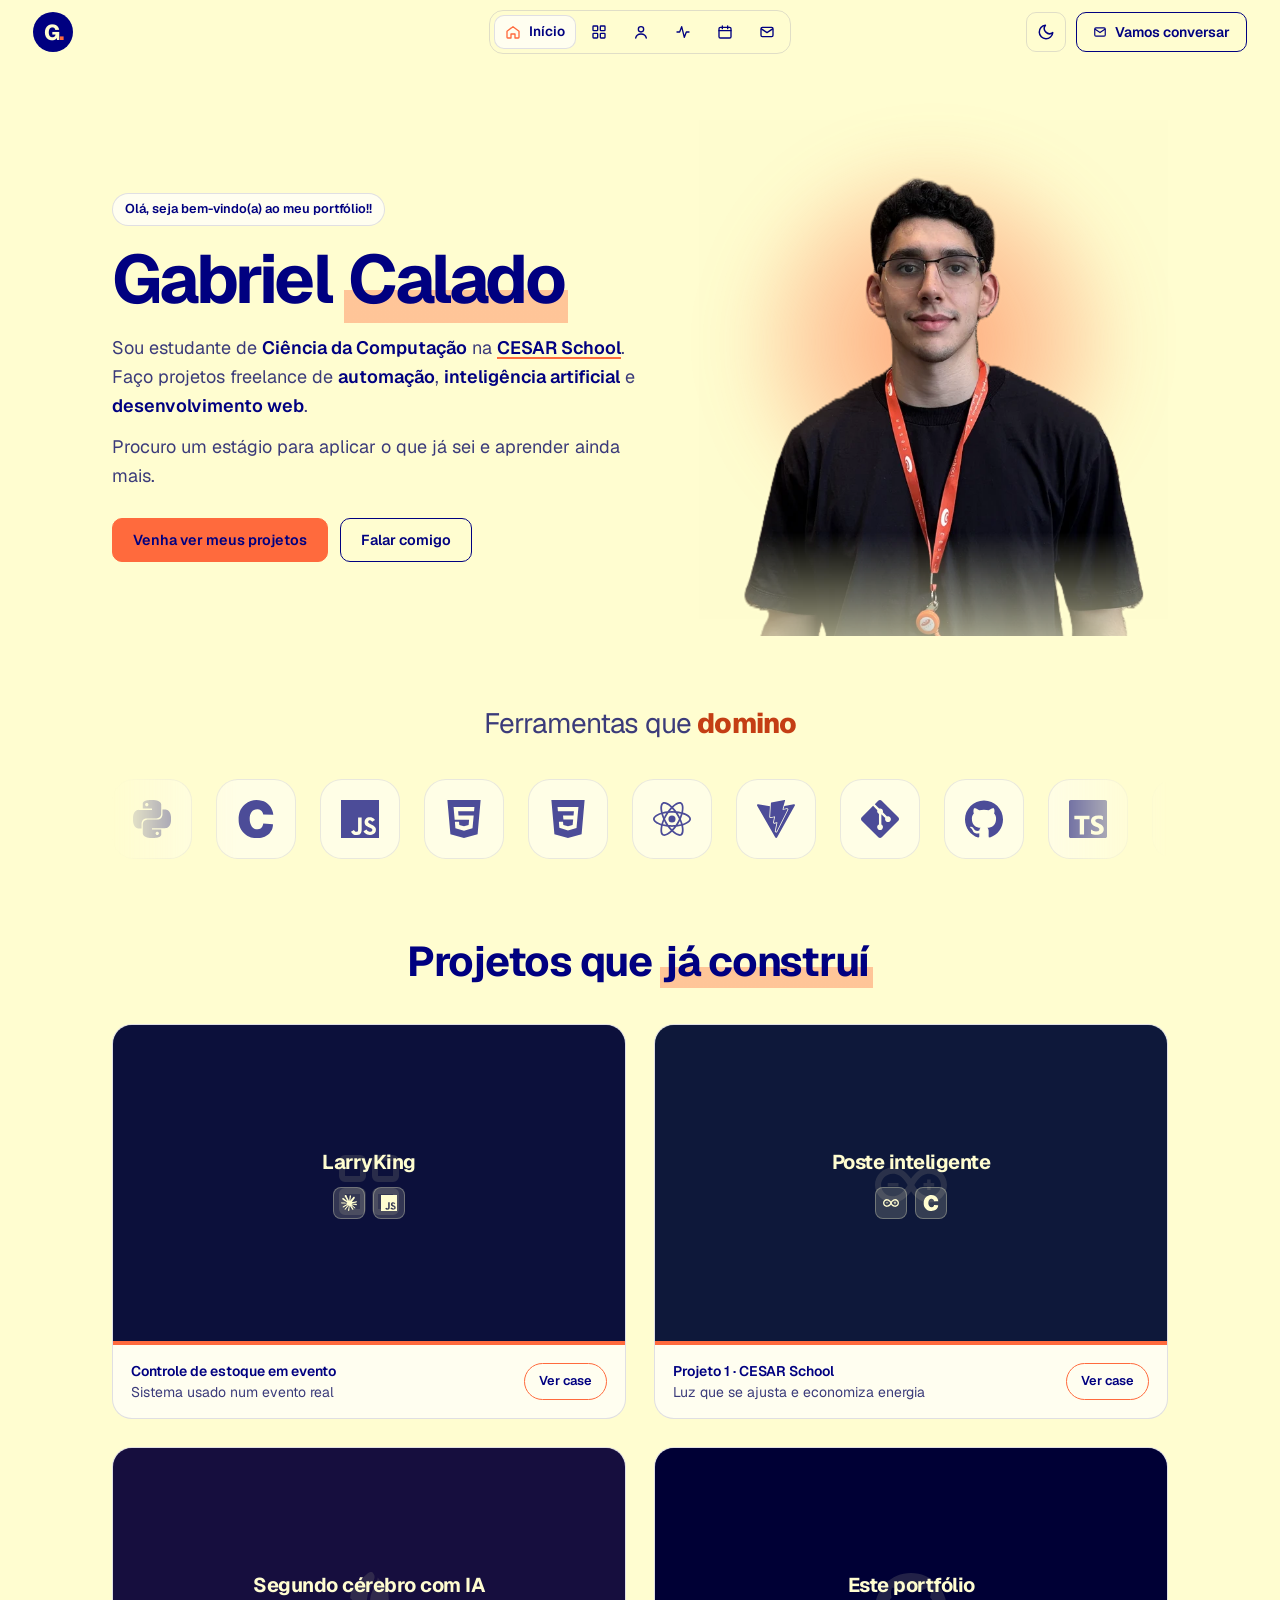
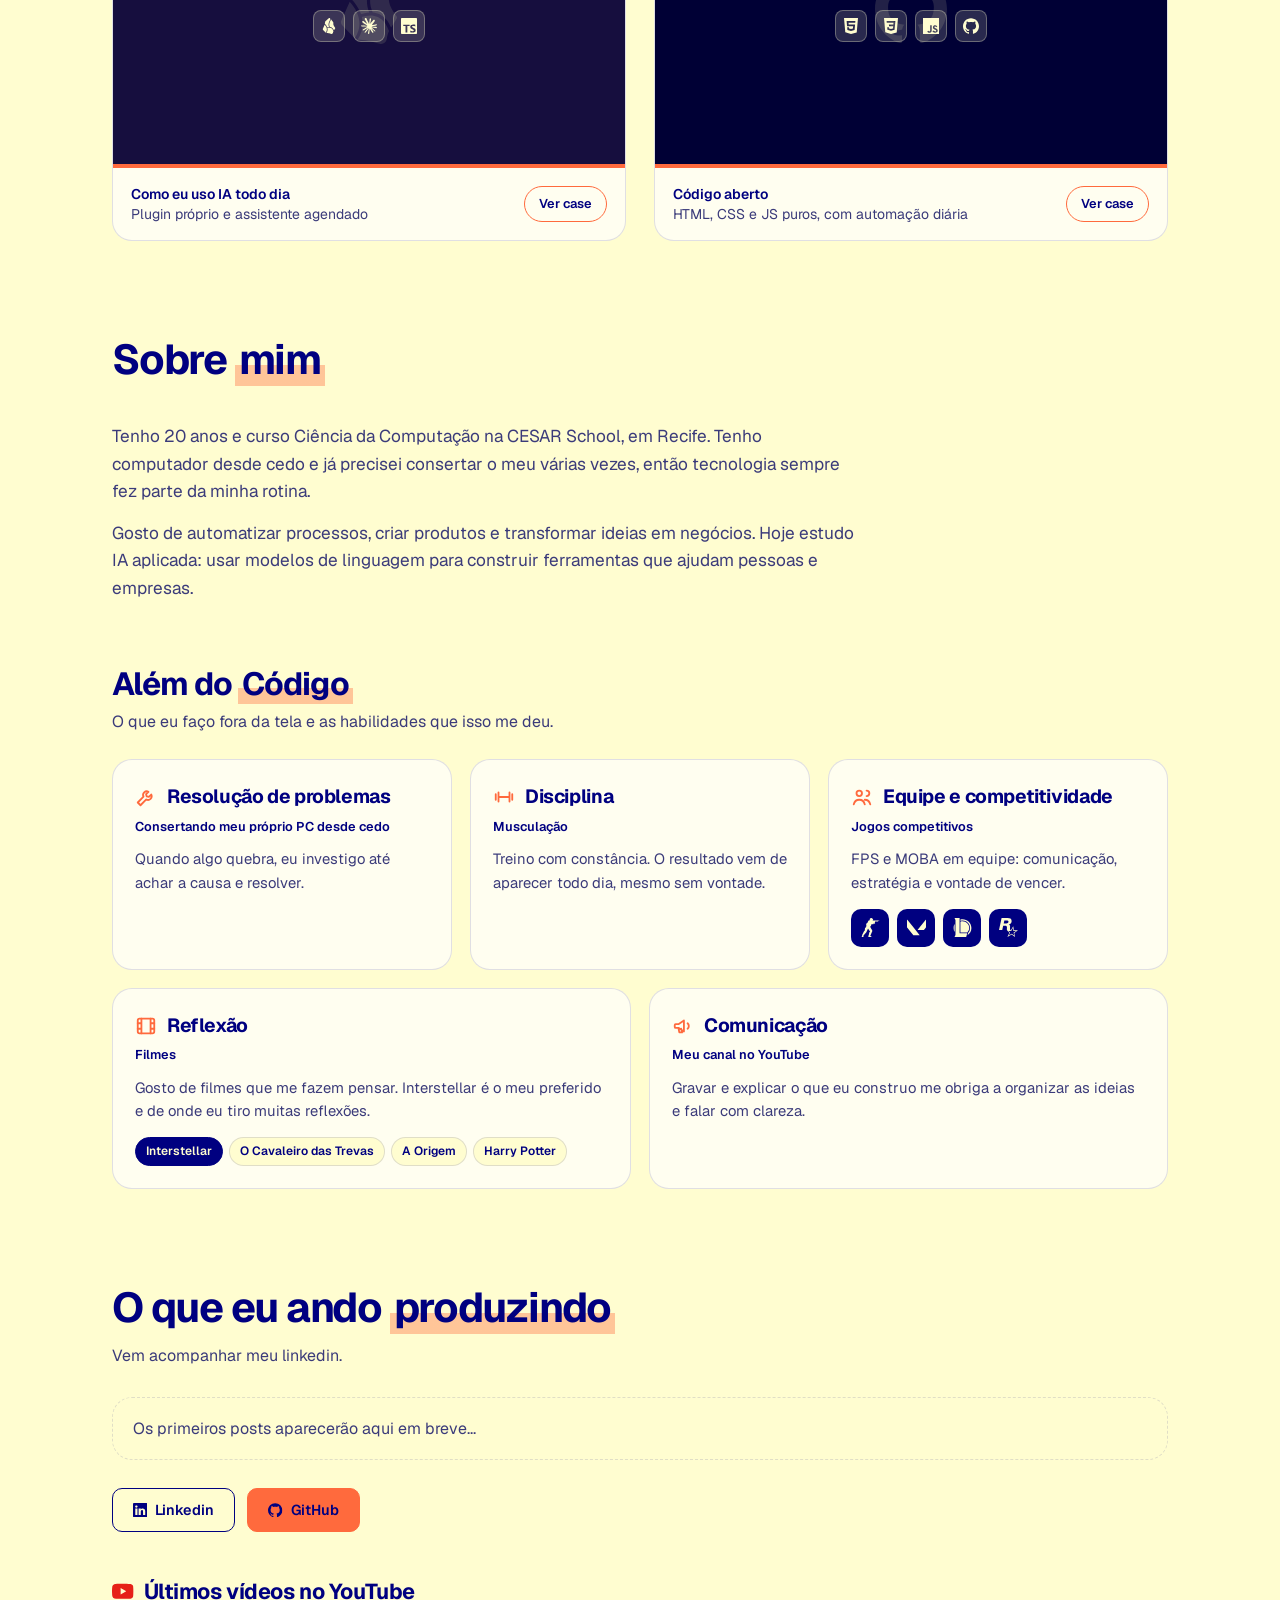
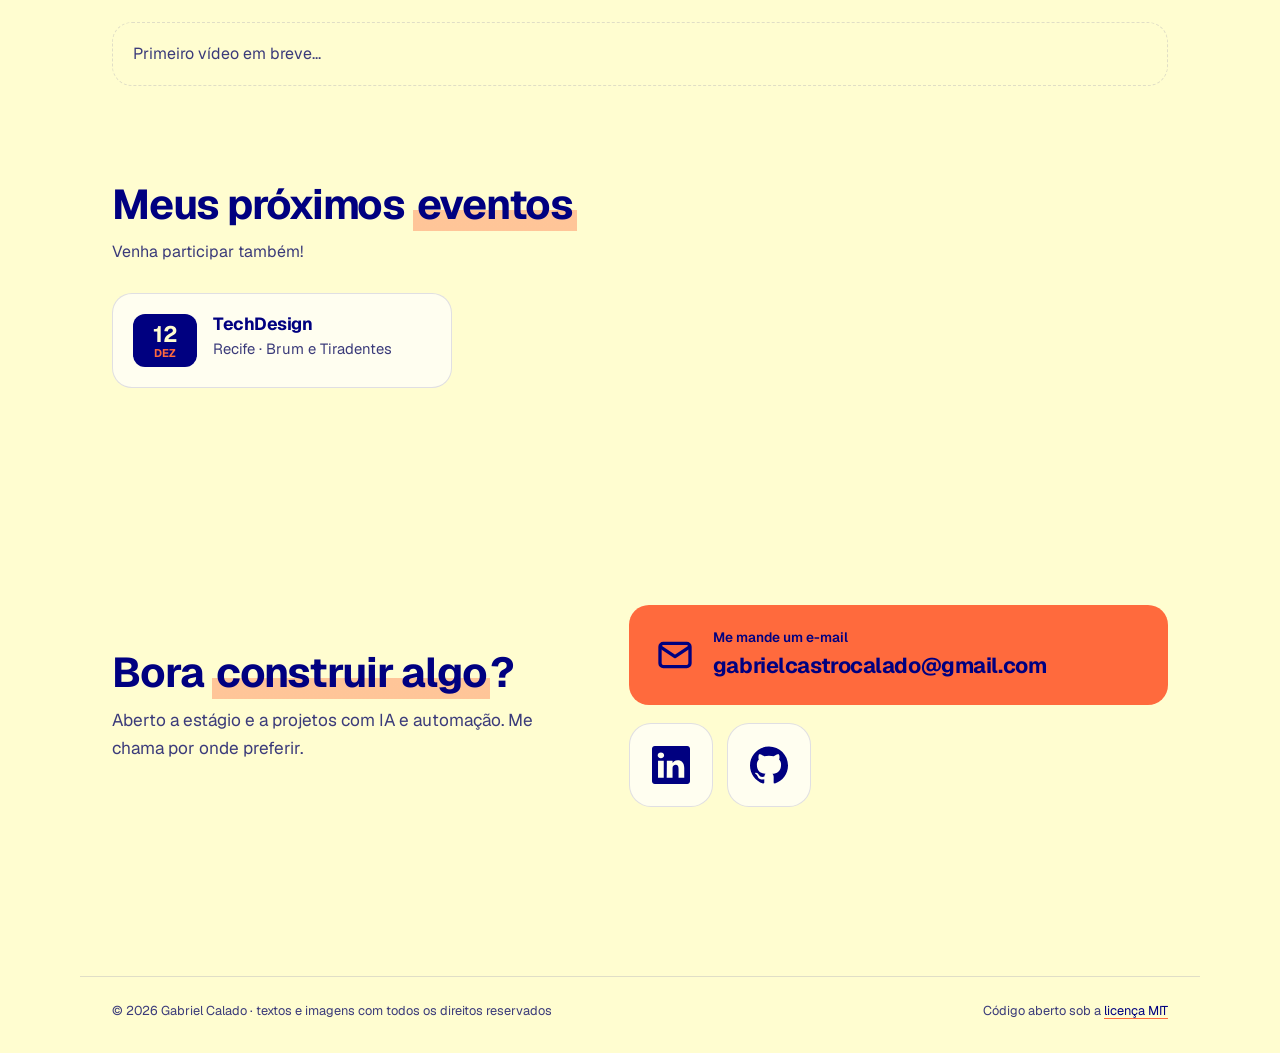
==== index.html @ 159f0448 "test: tema escuro com botão no header Variáveis do tema escuro nos tokens, theme.js no head (sem pis" ====
<!doctype html>
<html lang="pt-BR">
<head>
  <meta charset="utf-8">
  <meta name="viewport" content="width=device-width, initial-scale=1">
  <title>Gabriel Calado · Portfólio</title>
  <meta name="description" content="Portfólio de Gabriel Calado, estudante de Ciência da Computação na CESAR School construindo produtos com IA.">
  <link rel="preload" href="assets/fonts/Geist-Variable.woff2" as="font" type="font/woff2" crossorigin>
  <link rel="stylesheet" href="assets/css/tokens.css">
  <link rel="stylesheet" href="assets/css/base.css">
  <link rel="stylesheet" href="assets/css/layout.css">
  <link rel="stylesheet" href="assets/css/components.css">
  <script src="assets/js/theme.js"></script>
  <script type="module" src="assets/js/main.js"></script>
</head>
<body>
  <a class="skip-link" href="#conteudo">Pular para o conteúdo</a>
  <div class="header-sentinel" aria-hidden="true"></div>

  <header class="site-header">
    <div class="header-bar">
      <a class="logo" href="#inicio" aria-label="Gabriel Calado, voltar ao início">
        <span class="logo-mark" aria-hidden="true">G<span class="logo-dot">.</span></span>
      </a>
      <nav aria-label="Seções do portfólio">
        <ul class="nav-list">
          <li>
            <a class="nav-link" href="#inicio" data-tooltip="Início">
              <svg class="icon" aria-hidden="true"><use href="assets/icons/sprite.svg#home"></use></svg>
              <span class="nav-label">Início</span>
            </a>
          </li>
          <li>
            <a class="nav-link" href="#projetos" data-tooltip="Projetos">
              <svg class="icon" aria-hidden="true"><use href="assets/icons/sprite.svg#grid"></use></svg>
              <span class="nav-label">Projetos</span>
            </a>
          </li>
          <li>
            <a class="nav-link" href="#sobre" data-tooltip="Sobre">
              <svg class="icon" aria-hidden="true"><use href="assets/icons/sprite.svg#user"></use></svg>
              <span class="nav-label">Sobre</span>
            </a>
          </li>
          <li>
            <a class="nav-link" href="#novidades" data-tooltip="Novidades">
              <svg class="icon" aria-hidden="true"><use href="assets/icons/sprite.svg#activity"></use></svg>
              <span class="nav-label">Novidades</span>
            </a>
          </li>
          <li>
            <a class="nav-link" href="#eventos" data-tooltip="Eventos">
              <svg class="icon" aria-hidden="true"><use href="assets/icons/sprite.svg#calendar"></use></svg>
              <span class="nav-label">Eventos</span>
            </a>
          </li>
          <li>
            <a class="nav-link" href="#contato" data-tooltip="Contato">
              <svg class="icon" aria-hidden="true"><use href="assets/icons/sprite.svg#mail"></use></svg>
              <span class="nav-label">Contato</span>
            </a>
          </li>
        </ul>
      </nav>
      <div class="header-actions">
        <button class="theme-toggle" type="button" data-theme-toggle aria-label="Tema escuro" aria-pressed="false">
          <svg class="icon icon-moon" aria-hidden="true"><use href="assets/icons/sprite.svg#moon"></use></svg>
          <svg class="icon icon-sun" aria-hidden="true"><use href="assets/icons/sprite.svg#sun"></use></svg>
        </button>
        <a class="header-cta" href="mailto:gabrielcastrocalado@gmail.com?subject=Contato%20pelo%20portf%C3%B3lio">
          <svg class="icon" aria-hidden="true"><use href="assets/icons/sprite.svg#mail"></use></svg>
          <span class="header-cta-label">Vamos conversar</span>
        </a>
      </div>
    </div>
  </header>

  <main id="conteudo">
    <section id="inicio" class="hero-section" aria-labelledby="inicio-titulo">
      <div class="hero">
        <div class="hero-text">
          <p class="pill">Olá, seja bem-vindo(a) ao meu portfólio!!</p>
          <h1 id="inicio-titulo" class="hero-title">Gabriel <span class="highlight">Calado</span></h1>
          <p class="hero-lead">
            Sou estudante de <strong>Ciência da Computação</strong> na
            <a href="https://www.cesar.school/" target="_blank" rel="noopener noreferrer">CESAR School</a>.
            Faço projetos freelance de <strong>automação</strong>, <strong>inteligência artificial</strong>
            e <strong>desenvolvimento web</strong>.
          </p>
          <p class="hero-lead">
            Procuro um estágio para aplicar o que já sei e aprender ainda mais.
          </p>
          <div class="hero-actions">
            <a class="button button-primary" href="#projetos">Venha ver meus projetos</a>
            <a class="button" href="#contato">Falar comigo</a>
          </div>
        </div>

        <figure class="hero-photo">
          <img src="assets/img/gabriel.webp" alt="Gabriel Calado sorrindo, de óculos e camiseta preta, com o crachá da CESAR School" width="720" height="912">
        </figure>
      </div>

      <h2 class="tools-title">Ferramentas que <span class="tools-title-accent">domino</span></h2>
      <div class="tools" data-marquee>
        <ul class="tools-track" aria-label="Ferramentas que domino">
          <li class="tool tool-python"><svg class="icon" role="img" aria-label="Python"><use href="assets/icons/sprite.svg#python"></use></svg></li>
          <li class="tool tool-c"><svg class="icon" role="img" aria-label="C"><use href="assets/icons/sprite.svg#c"></use></svg></li>
          <li class="tool tool-javascript"><svg class="icon" role="img" aria-label="JavaScript"><use href="assets/icons/sprite.svg#javascript"></use></svg></li>
          <li class="tool tool-html"><svg class="icon" role="img" aria-label="HTML"><use href="assets/icons/sprite.svg#html5"></use></svg></li>
          <li class="tool tool-css"><svg class="icon" role="img" aria-label="CSS"><use href="assets/icons/sprite.svg#css3"></use></svg></li>
          <li class="tool tool-react"><svg class="icon" role="img" aria-label="React"><use href="assets/icons/sprite.svg#react"></use></svg></li>
          <li class="tool tool-vite"><svg class="icon" role="img" aria-label="Vite"><use href="assets/icons/sprite.svg#vite"></use></svg></li>
          <li class="tool tool-git"><svg class="icon" role="img" aria-label="Git"><use href="assets/icons/sprite.svg#git"></use></svg></li>
          <li class="tool tool-github"><svg class="icon" role="img" aria-label="GitHub"><use href="assets/icons/sprite.svg#github"></use></svg></li>
          <li class="tool tool-typescript"><svg class="icon" role="img" aria-label="TypeScript"><use href="assets/icons/sprite.svg#typescript"></use></svg></li>
          <li class="tool tool-arduino"><svg class="icon" role="img" aria-label="Arduino"><use href="assets/icons/sprite.svg#arduino"></use></svg></li>
          <li class="tool tool-claude"><svg class="icon" role="img" aria-label="Claude"><use href="assets/icons/sprite.svg#claude"></use></svg></li>
          <li class="tool tool-obsidian"><svg class="icon" role="img" aria-label="Obsidian"><use href="assets/icons/sprite.svg#obsidian"></use></svg></li>
        </ul>
      </div>
    </section>

    <section id="projetos" class="section section-centered" aria-labelledby="projetos-titulo">
      <h2 id="projetos-titulo" class="section-title">Projetos que <span class="highlight">já construí</span></h2>

      <ul class="projects">
        <li>
          <a class="project-card" href="projects/larryking.html">
            <div class="project-cover project-cover-larryking">
              <svg class="project-cover-icon" aria-hidden="true"><use href="assets/icons/sprite.svg#grid"></use></svg>
              <div class="project-shade">
                <h3 class="project-name">LarryKing</h3>
                <ul class="project-tools" aria-label="Ferramentas usadas">
                  <li><svg class="icon" role="img" aria-label="Claude"><use href="assets/icons/sprite.svg#claude"></use></svg></li>
                  <li><svg class="icon" role="img" aria-label="JavaScript"><use href="assets/icons/sprite.svg#javascript"></use></svg></li>
                </ul>
              </div>
            </div>
            <div class="project-details">
              <p><strong>Controle de estoque em evento</strong> Sistema usado num evento real</p>
              <span class="project-more">Ver case</span>
            </div>
          </a>
        </li>
        <li>
          <a class="project-card" href="projects/smart-streetlight.html">
            <div class="project-cover project-cover-streetlight">
              <svg class="project-cover-icon" aria-hidden="true"><use href="assets/icons/sprite.svg#arduino"></use></svg>
              <div class="project-shade">
                <h3 class="project-name">Poste inteligente</h3>
                <ul class="project-tools" aria-label="Ferramentas usadas">
                  <li><svg class="icon" role="img" aria-label="Arduino"><use href="assets/icons/sprite.svg#arduino"></use></svg></li>
                  <li><svg class="icon" role="img" aria-label="C"><use href="assets/icons/sprite.svg#c"></use></svg></li>
                </ul>
              </div>
            </div>
            <div class="project-details">
              <p><strong>Projeto 1 · CESAR School</strong> Luz que se ajusta e economiza energia</p>
              <span class="project-more">Ver case</span>
            </div>
          </a>
        </li>
        <li>
          <a class="project-card" href="projects/second-brain.html">
            <div class="project-cover project-cover-brain">
              <svg class="project-cover-icon" aria-hidden="true"><use href="assets/icons/sprite.svg#obsidian"></use></svg>
              <div class="project-shade">
                <h3 class="project-name">Segundo cérebro com IA</h3>
                <ul class="project-tools" aria-label="Ferramentas usadas">
                  <li><svg class="icon" role="img" aria-label="Obsidian"><use href="assets/icons/sprite.svg#obsidian"></use></svg></li>
                  <li><svg class="icon" role="img" aria-label="Claude"><use href="assets/icons/sprite.svg#claude"></use></svg></li>
                  <li><svg class="icon" role="img" aria-label="TypeScript"><use href="assets/icons/sprite.svg#typescript"></use></svg></li>
                </ul>
              </div>
            </div>
            <div class="project-details">
              <p><strong>Como eu uso IA todo dia</strong> Plugin próprio e assistente agendado</p>
              <span class="project-more">Ver case</span>
            </div>
          </a>
        </li>
        <li>
          <a class="project-card" href="projects/portfolio.html">
            <div class="project-cover project-cover-portfolio">
              <svg class="project-cover-icon" aria-hidden="true"><use href="assets/icons/sprite.svg#github"></use></svg>
              <div class="project-shade">
                <h3 class="project-name">Este portfólio</h3>
                <ul class="project-tools" aria-label="Ferramentas usadas">
                  <li><svg class="icon" role="img" aria-label="HTML"><use href="assets/icons/sprite.svg#html5"></use></svg></li>
                  <li><svg class="icon" role="img" aria-label="CSS"><use href="assets/icons/sprite.svg#css3"></use></svg></li>
                  <li><svg class="icon" role="img" aria-label="JavaScript"><use href="assets/icons/sprite.svg#javascript"></use></svg></li>
                  <li><svg class="icon" role="img" aria-label="GitHub"><use href="assets/icons/sprite.svg#github"></use></svg></li>
                </ul>
              </div>
            </div>
            <div class="project-details">
              <p><strong>Código aberto</strong> HTML, CSS e JS puros, com automação diária</p>
              <span class="project-more">Ver case</span>
            </div>
          </a>
        </li>
      </ul>
    </section>

    <section id="sobre" class="section" aria-labelledby="sobre-titulo">
      <h2 id="sobre-titulo" class="section-title">Sobre <span class="highlight">mim</span></h2>
      <div class="about-text">
        <p>
          Tenho 20 anos e curso Ciência da Computação na CESAR School, em Recife. Tenho computador desde cedo
          e já precisei consertar o meu várias vezes, então tecnologia sempre fez parte da minha rotina.
        </p>
        <p>
          Gosto de automatizar processos, criar produtos e transformar ideias em negócios. Hoje estudo IA aplicada:
          usar modelos de linguagem para construir ferramentas que ajudam pessoas e empresas.
        </p>
      </div>

      <h3 class="beyond-title">Além do <span class="highlight">Código</span></h3>
      <p class="beyond-lead">O que eu faço fora da tela e as habilidades que isso me deu.</p>

      <ul class="beyond">
        <li class="beyond-card">
          <h4 class="beyond-skill"><svg class="icon" aria-hidden="true"><use href="assets/icons/sprite.svg#wrench"></use></svg>Resolução de problemas</h4>
          <p class="beyond-origin">Consertando meu próprio PC desde cedo</p>
          <p>Quando algo quebra, eu investigo até achar a causa e resolver.</p>
        </li>
        <li class="beyond-card">
          <h4 class="beyond-skill"><svg class="icon" aria-hidden="true"><use href="assets/icons/sprite.svg#dumbbell"></use></svg>Disciplina</h4>
          <p class="beyond-origin">Musculação</p>
          <p>Treino com constância. O resultado vem de aparecer todo dia, mesmo sem vontade.</p>
        </li>
        <li class="beyond-card">
          <h4 class="beyond-skill"><svg class="icon" aria-hidden="true"><use href="assets/icons/sprite.svg#team"></use></svg>Equipe e competitividade</h4>
          <p class="beyond-origin">Jogos competitivos</p>
          <p>FPS e MOBA em equipe: comunicação, estratégia e vontade de vencer.</p>
          <ul class="games" aria-label="Jogos">
            <li><svg class="icon" role="img" aria-label="Counter-Strike 2"><use href="assets/icons/sprite.svg#counterstrike"></use></svg></li>
            <li><svg class="icon" role="img" aria-label="Valorant"><use href="assets/icons/sprite.svg#valorant"></use></svg></li>
            <li><svg class="icon" role="img" aria-label="League of Legends"><use href="assets/icons/sprite.svg#leagueoflegends"></use></svg></li>
            <li><svg class="icon" role="img" aria-label="GTA VI e Red Dead Redemption 2, da Rockstar Games"><use href="assets/icons/sprite.svg#rockstar"></use></svg></li>
          </ul>
        </li>
        <li class="beyond-card">
          <h4 class="beyond-skill"><svg class="icon" aria-hidden="true"><use href="assets/icons/sprite.svg#film"></use></svg>Reflexão</h4>
          <p class="beyond-origin">Filmes</p>
          <p>Gosto de filmes que me fazem pensar. Interstellar é o meu preferido e de onde eu tiro muitas reflexões.</p>
          <ul class="films" aria-label="Filmes">
            <li class="film-favorite">Interstellar</li>
            <li>O Cavaleiro das Trevas</li>
            <li>A Origem</li>
            <li>Harry Potter</li>
          </ul>
        </li>
        <li class="beyond-card">
          <h4 class="beyond-skill"><svg class="icon" aria-hidden="true"><use href="assets/icons/sprite.svg#megaphone"></use></svg>Comunicação</h4>
          <p class="beyond-origin">Meu canal no YouTube</p>
          <p>Gravar e explicar o que eu construo me obriga a organizar as ideias e falar com clareza.</p>
        </li>
      </ul>
    </section>

    <section id="novidades" class="section section-compact" aria-labelledby="novidades-titulo">
      <h2 id="novidades-titulo" class="section-title">O que eu ando <span class="highlight">produzindo</span></h2>
      <p class="section-lead">Vem acompanhar meu linkedin.</p>

      <ul class="feed" data-feed="posts"></ul>
      <p class="feed-empty" data-feed-empty="posts" hidden>Os primeiros posts aparecerão aqui em breve...</p>
      <noscript><p class="feed-empty">Os posts aparecem aqui com o JavaScript ligado.</p></noscript>

      <div class="feed-actions">
        <a class="button" href="https://www.linkedin.com/in/gabrielcalado-tech/" target="_blank" rel="noopener noreferrer">
          <svg class="icon" aria-hidden="true"><use href="assets/icons/sprite.svg#linkedin"></use></svg>
          Linkedin
        </a>
        <a class="button button-primary" href="https://github.com/GabrielCaladow" target="_blank" rel="noopener noreferrer">
          <svg class="icon" aria-hidden="true"><use href="assets/icons/sprite.svg#github"></use></svg>
          GitHub
        </a>
      </div>

      <h3 class="feed-subtitle">
        <svg class="icon" aria-hidden="true"><use href="assets/icons/sprite.svg#youtube"></use></svg>
        Últimos vídeos no YouTube
      </h3>
      <ul class="feed videos" data-feed="videos"></ul>
      <p class="feed-empty" data-feed-empty="videos" hidden>Primeiro vídeo em breve...</p>
    </section>

    <section id="eventos" class="section section-compact" aria-labelledby="eventos-titulo">
      <h2 id="eventos-titulo" class="section-title">Meus próximos <span class="highlight">eventos</span></h2>
      <p class="section-lead">Venha participar também!</p>

      <ul class="feed" data-feed="events"></ul>
      <p class="feed-empty" data-feed-empty="events" hidden>Nenhum evento marcado por enquanto.</p>
      <noscript><p class="feed-empty">Os eventos aparecem aqui com o JavaScript ligado.</p></noscript>
    </section>

    <section id="contato" class="section contact" aria-labelledby="contato-titulo">
      <div class="contact-text">
        <h2 id="contato-titulo" class="section-title">Bora <span class="highlight">construir algo</span>?</h2>
        <p class="contact-lead">Aberto a estágio e a projetos com IA e automação. Me chama por onde preferir.</p>
      </div>

      <div class="contact-actions">
        <a class="contact-email" href="mailto:gabrielcastrocalado@gmail.com?subject=Contato%20pelo%20portf%C3%B3lio">
          <svg class="icon" aria-hidden="true"><use href="assets/icons/sprite.svg#mail"></use></svg>
          <span class="contact-email-text">
            <span class="contact-email-label">Me mande um e-mail</span>
            <span class="contact-email-address">gabrielcastrocalado@<wbr>gmail.com</span>
          </span>
        </a>

        <ul class="social" aria-label="Outras redes">
          <li>
            <a class="social-link" href="https://www.linkedin.com/in/gabrielcalado-tech/" target="_blank" rel="noopener noreferrer" aria-label="LinkedIn" data-tooltip="LinkedIn">
              <svg class="icon" aria-hidden="true"><use href="assets/icons/sprite.svg#linkedin"></use></svg>
            </a>
          </li>
          <li>
            <a class="social-link" href="https://github.com/GabrielCaladow" target="_blank" rel="noopener noreferrer" aria-label="GitHub" data-tooltip="GitHub">
              <svg class="icon" aria-hidden="true"><use href="assets/icons/sprite.svg#github"></use></svg>
            </a>
          </li>
        </ul>
      </div>
    </section>
  </main>

  <footer class="site-footer">
    <p>© 2026 Gabriel Calado · textos e imagens com todos os direitos reservados</p>
    <p>Código aberto sob a <a href="https://github.com/GabrielCaladow/Portfolio/blob/main/LICENSE" target="_blank" rel="noopener noreferrer">licença MIT</a></p>
  </footer>
</body>
</html>
---- assets/css/tokens.css ----
:root {
  --navy: #000080;
  --cream: #fffdd0;
  --coral: #ff6a3d;

  --color-bg: var(--cream);
  --color-surface: #fffef0;
  --color-text: var(--navy);
  --color-muted: #3b3b7a;
  --color-accent: var(--coral);
  /* O coral puro não tem contraste para texto sobre o cream; este tom mais fundo tem (5:1). */
  --color-accent-text: #c43e14;
  --color-line: rgb(0 0 128 / 12%);

  --font-sans: "Geist", system-ui, sans-serif;

  --radius-sm: 10px;
  --radius-md: 14px;
  --radius-lg: 20px;

  --header-height: 64px;
  --content-width: 1120px;
  --gutter: 32px;
}

@media (max-width: 760px) {
  :root {
    --gutter: 16px;
  }
}

:root {
  --color-card: #fff;
  --color-on-accent: var(--navy);
}

/* Tema escuro: as mesmas variáveis com outros valores. O resto do CSS não muda. */
:root[data-theme="dark"] {
  --color-bg: #00002e;
  --color-surface: #0b0b4a;
  --color-card: #0b0b4a;
  --color-text: var(--cream);
  --color-muted: #c9c7a8;
  --color-accent-text: #ff8a63;
  --color-line: rgb(255 253 208 / 14%);
  color-scheme: dark;
}
---- assets/css/base.css ----
@font-face {
  font-family: "Geist";
  src: url("../fonts/Geist-Variable.woff2") format("woff2");
  font-weight: 100 900;
  font-display: swap;
}

*,
*::before,
*::after {
  box-sizing: border-box;
}

* {
  margin: 0;
}

html {
  scroll-behavior: smooth;
  /* Sem isso, o header fixo cobre o título da seção ao clicar num link do menu. */
  scroll-padding-top: var(--header-height);
}

body {
  min-height: 100vh;
  background: var(--color-bg);
  color: var(--color-text);
  font-family: var(--font-sans);
  line-height: 1.6;
  -webkit-font-smoothing: antialiased;
}

h1,
h2,
h3 {
  font-weight: 700;
  line-height: 1.1;
  letter-spacing: -0.025em;
}

p {
  color: var(--color-muted);
}

a {
  color: inherit;
}

img,
svg {
  display: block;
  max-width: 100%;
}

ul {
  list-style: none;
  padding: 0;
}

:focus-visible {
  outline: 3px solid var(--color-accent);
  outline-offset: 3px;
}

.icon {
  width: 1em;
  height: 1em;
  flex-shrink: 0;
}

.skip-link {
  position: absolute;
  left: var(--gutter);
  top: -100px;
  padding: 8px 14px;
  border-radius: var(--radius-sm);
  background: var(--color-text);
  color: var(--color-bg);
  z-index: 100;
}

.skip-link:focus {
  top: 12px;
}

@media (prefers-reduced-motion: reduce) {
  html {
    scroll-behavior: auto;
  }

  *,
  *::before,
  *::after {
    animation: none !important;
    transition: none !important;
  }
}
---- assets/css/layout.css ----
/* Marca a altura do header no topo da página. Quando ela sai da tela, o header vira pílula. */
.header-sentinel {
  position: absolute;
  top: 0;
  left: 0;
  width: 1px;
  height: var(--header-height);
  pointer-events: none;
}

.site-header {
  position: sticky;
  top: 0;
  z-index: 10;
  height: var(--header-height);
  padding: 0 var(--gutter);
  background: var(--color-bg);
  transition: background-color 0.3s;
}

.header-bar {
  display: grid;
  grid-template-columns: 1fr auto 1fr;
  align-items: center;
  gap: 16px;
  height: 100%;
  max-width: 100%;
  margin: 0 auto;
  border: 1px solid transparent;
  border-radius: 999px;
  transition: max-width 0.4s ease, height 0.4s ease, padding 0.4s ease, transform 0.4s ease,
    background-color 0.3s, border-color 0.3s, box-shadow 0.3s;
}

.site-header.is-floating {
  background: transparent;
}

.site-header.is-floating .header-bar {
  max-width: 820px;
  height: 56px;
  padding: 0 8px;
  border-color: var(--color-line);
  background: var(--color-surface);
  box-shadow: 0 10px 30px rgb(0 0 128 / 12%);
  transform: translateY(10px);
}

.logo {
  justify-self: start;
  border-radius: 50%;
  text-decoration: none;
}

.logo-mark {
  display: flex;
  align-items: baseline;
  justify-content: center;
  width: 40px;
  height: 40px;
  line-height: 40px;
  border-radius: 50%;
  background: var(--color-text);
  color: var(--color-bg);
  font-size: 1.35rem;
  font-weight: 800;
  letter-spacing: -0.06em;
}

.logo-dot {
  color: var(--color-accent);
}

.header-bar nav {
  justify-self: center;
}

@media (max-width: 760px) {
  .header-bar {
    gap: 8px;
  }

  .site-header.is-floating .header-bar {
    padding: 0 6px;
  }
}

.header-cta {
  justify-self: end;
}

.section {
  max-width: var(--content-width);
  min-height: 80vh;
  margin: 0 auto;
  padding: 48px var(--gutter);
}

.hero-section {
  max-width: var(--content-width);
  margin: 0 auto;
  padding: 56px var(--gutter) 0;
}

.hero {
  display: grid;
  grid-template-columns: 1.15fr 1fr;
  gap: 48px;
  align-items: center;
}

@media (max-width: 760px) {
  .hero {
    grid-template-columns: 1fr;
    gap: 32px;
  }
}

.section-centered {
  text-align: center;
}

.section-title {
  margin-bottom: 40px;
  font-size: clamp(1.9rem, 4.5vw, 2.6rem);
  letter-spacing: -0.03em;
}

.projects {
  display: grid;
  grid-template-columns: repeat(3, minmax(0, 1fr));
  gap: 28px;
  text-align: left;
}

@media (max-width: 960px) {
  .projects {
    grid-template-columns: repeat(2, minmax(0, 1fr));
  }
}

@media (max-width: 640px) {
  .projects {
    grid-template-columns: 1fr;
  }
}

.about-text {
  display: grid;
  gap: 14px;
  max-width: 68ch;
  font-size: 1.075rem;
}

/* Três cards na primeira linha e dois mais largos na segunda. */
.beyond {
  display: grid;
  grid-template-columns: repeat(6, minmax(0, 1fr));
  gap: 18px;
}

.beyond > li {
  grid-column: span 2;
}

.beyond > li:nth-child(4),
.beyond > li:nth-child(5) {
  grid-column: span 3;
}

@media (max-width: 860px) {
  .beyond {
    grid-template-columns: 1fr;
  }

  .beyond > li,
  .beyond > li:nth-child(4),
  .beyond > li:nth-child(5) {
    grid-column: auto;
  }
}

.section-compact {
  min-height: 0;
}

.section-lead {
  margin: -28px 0 28px;
}

.feed {
  display: grid;
  grid-template-columns: repeat(auto-fill, minmax(300px, 1fr));
  gap: 18px;
}

/* Quatro projetos: duas colunas no computador ficam mais equilibradas que 3 + 1. */
.projects {
  grid-template-columns: repeat(2, minmax(0, 1fr));
}

@media (max-width: 640px) {
  .projects {
    grid-template-columns: 1fr;
  }
}

/* Altura mínima: assim o Contato consegue chegar ao meio da tela e o menu marca "Contato". */
.contact {
  display: flex;
  flex-wrap: wrap;
  align-items: center;
  justify-content: space-between;
  gap: 32px;
  min-height: 60vh;
}

.contact .section-title {
  margin-bottom: 12px;
}

.site-footer {
  display: flex;
  flex-wrap: wrap;
  justify-content: space-between;
  gap: 8px 24px;
  max-width: var(--content-width);
  margin: 0 auto;
  padding: 24px var(--gutter) 32px;
  border-top: 1px solid var(--color-line);
  font-size: 0.8rem;
}

.contact {
  display: grid;
  grid-template-columns: minmax(0, 1fr) minmax(0, 1.15fr);
  gap: 48px;
}

.contact-actions {
  display: grid;
  gap: 18px;
  justify-items: start;
}

@media (max-width: 860px) {
  .contact {
    grid-template-columns: 1fr;
  }
}
---- assets/css/components.css ----
/* Pílula do header: só o link da seção atual mostra o rótulo. */
.nav-list {
  display: flex;
  gap: 4px;
  padding: 4px;
  border: 1px solid var(--color-line);
  border-radius: var(--radius-md);
}

.nav-link {
  position: relative;
  display: flex;
  align-items: center;
  height: 34px;
  padding: 0 10px;
  border: 1px solid transparent;
  border-radius: var(--radius-sm);
  font-size: 0.85rem;
  font-weight: 600;
  text-decoration: none;
  transition: background-color 0.3s, border-color 0.3s;
}

.nav-link .icon {
  width: 16px;
  height: 16px;
}

.nav-label {
  max-width: 0;
  margin-left: 0;
  overflow: hidden;
  opacity: 0;
  white-space: nowrap;
  transition: max-width 0.5s ease-out, margin-left 0.5s ease-out, opacity 0.3s;
}

.nav-link:hover {
  background: var(--color-surface);
}

.nav-link[aria-current="location"] {
  background: var(--color-surface);
  border-color: var(--color-line);
}

.nav-link[aria-current="location"] .icon {
  color: var(--color-accent);
}

.nav-link[aria-current="location"] .nav-label {
  max-width: 100px;
  margin-left: 8px;
  opacity: 1;
}

/* Nome do ícone ao passar o mouse; o link atual já mostra o nome na pílula. */
.nav-link::after {
  content: attr(data-tooltip);
  position: absolute;
  top: calc(100% + 10px);
  left: 50%;
  padding: 4px 10px;
  border-radius: 8px;
  background: var(--color-text);
  color: var(--color-bg);
  font-size: 0.75rem;
  white-space: nowrap;
  pointer-events: none;
  opacity: 0;
  transform: translate(-50%, -4px);
  transition: opacity 0.2s, transform 0.2s;
}

.nav-link:not([aria-current]):hover::after,
.nav-link:not([aria-current]):focus-visible::after {
  opacity: 1;
  transform: translate(-50%, 0);
}

.header-cta {
  display: inline-flex;
  align-items: center;
  gap: 8px;
  height: 40px;
  padding: 0 16px;
  border: 1.5px solid var(--color-text);
  border-radius: var(--radius-sm);
  font-size: 0.875rem;
  font-weight: 600;
  text-decoration: none;
  transition: background-color 0.25s, border-color 0.25s, transform 0.25s, box-shadow 0.25s;
}

.header-cta:hover,
.header-cta:focus-visible {
  background: var(--color-accent);
  border-color: var(--color-accent);
  transform: translateY(-2px);
  box-shadow: 0 6px 16px rgb(255 106 61 / 30%);
}

@media (max-width: 760px) {
  .nav-list {
    gap: 2px;
  }

  .nav-link {
    padding: 0 8px;
  }

  /* No celular não cabe o rótulo aberto: a seção atual fica marcada só pela pílula e pelo ícone coral. */
  .nav-link[aria-current="location"] .nav-label {
    max-width: 0;
    margin-left: 0;
    opacity: 0;
  }

  .header-cta {
    padding: 0 12px;
  }

  .header-cta-label {
    position: absolute;
    width: 1px;
    height: 1px;
    overflow: hidden;
    clip-path: inset(50%);
    white-space: nowrap;
  }
}

.pill {
  display: inline-flex;
  align-items: center;
  margin-bottom: 16px;
  padding: 5px 12px;
  border: 1px solid var(--color-line);
  border-radius: 999px;
  background: var(--color-surface);
  color: var(--color-text);
  font-size: 0.8rem;
  font-weight: 600;
}

.highlight {
  background: linear-gradient(transparent 62%, rgb(255 106 61 / 38%) 62%);
  padding: 0 4px;
}

.hero-title {
  margin-bottom: 18px;
  font-size: clamp(2.75rem, 7vw, 4.25rem);
  letter-spacing: -0.04em;
}

.hero-lead {
  max-width: 46ch;
  margin-bottom: 12px;
  font-size: 1.125rem;
}

.hero-lead strong {
  color: var(--color-text);
  font-weight: 600;
}

.hero-lead a {
  color: var(--color-text);
  font-weight: 600;
  text-decoration-color: var(--color-accent);
  text-decoration-thickness: 2px;
  text-underline-offset: 3px;
}

.hero-lead a:hover {
  text-decoration-thickness: 3px;
}

.hero-actions {
  margin-top: 28px;
  display: flex;
  flex-wrap: wrap;
  gap: 12px;
}

.button {
  display: inline-flex;
  align-items: center;
  height: 44px;
  padding: 0 20px;
  border: 1.5px solid var(--color-text);
  border-radius: var(--radius-sm);
  font-size: 0.9rem;
  font-weight: 600;
  text-decoration: none;
  transition: transform 0.25s, box-shadow 0.25s, background-color 0.25s;
}

.button:hover,
.button:focus-visible {
  transform: translateY(-2px);
  box-shadow: 0 6px 16px rgb(0 0 128 / 15%);
}

.button-primary {
  border-color: var(--color-accent);
  background: var(--color-accent);
}

/* isolation cria uma camada própria para a foto: a aura (z-index -1) fica atrás da imagem,
   mas não some atrás do fundo da página. */
.hero-photo {
  position: relative;
  isolation: isolate;
}

.hero-photo::before {
  content: "";
  position: absolute;
  inset: 6% 4% 20%;
  z-index: -1;
  border-radius: 50%;
  background: radial-gradient(circle, rgb(255 106 61 / 60%) 0%, rgb(255 106 61 / 25%) 45%, rgb(255 106 61 / 0%) 70%);
  filter: blur(28px);
}

.hero-photo img {
  width: 100%;
  height: auto;
  aspect-ratio: 4 / 4.4;
  object-fit: cover;
  object-position: top;
  mask-image: linear-gradient(to bottom, #000 80%, rgb(0 0 0 / 40%));
}

/* Contraste de peso: a frase leve em navy e a palavra-chave pesada em coral. */
.tools-title {
  margin-top: 72px;
  color: var(--color-muted);
  font-size: clamp(1.35rem, 3vw, 1.75rem);
  font-weight: 400;
  letter-spacing: -0.03em;
  text-align: center;
}

.tools-title-accent {
  color: var(--color-accent-text);
  font-weight: 800;
}

/* As pontas da faixa somem aos poucos, em vez de cortar os ícones seco. */
.tools {
  margin-top: 16px;
  padding: 24px 0 32px;
  overflow: hidden;
  mask-image: linear-gradient(to right, transparent, #000 12%, #000 88%, transparent);
}

.tools-track {
  display: flex;
  flex-wrap: wrap;
  justify-content: center;
  gap: 24px;
}

.tools.is-animated .tools-track {
  flex-wrap: nowrap;
  justify-content: flex-start;
  gap: 0;
  width: max-content;
  /* Avisa o navegador que só o transform muda: a faixa vai para uma camada própria da placa de vídeo. */
  will-change: transform;
  animation: tools-scroll var(--loop-duration, 40s) linear infinite;
}

/* Margem em vez de gap: cada ícone carrega o próprio espaço, então a largura de uma volta fica exata. */
.tools.is-animated .tool {
  margin-right: 24px;
}

.tools.is-animated:hover .tools-track,
.tools.is-offscreen .tools-track {
  animation-play-state: paused;
}

@keyframes tools-scroll {
  from {
    transform: translateX(calc(-1 * var(--loop-width)));
  }

  to {
    transform: translateX(0);
  }
}

.tool {
  display: grid;
  place-items: center;
  width: 80px;
  height: 80px;
  border: 1px solid var(--color-line);
  border-radius: 22px;
  background: var(--color-surface);
  color: var(--color-text);
  font-size: 38px;
  opacity: 0.7;
  transition: transform 0.25s, opacity 0.25s, color 0.25s, box-shadow 0.25s;
}

.tool:hover {
  color: var(--brand);
  opacity: 1;
  transform: translateY(-6px);
  box-shadow: 0 14px 28px rgb(0 0 128 / 14%);
}

.tool-python { --brand: #3776ab; }
/* A cor oficial do C (#a8b9cc) some sobre o cream; este tom mais escuro da mesma família aparece. */
.tool-c { --brand: #5c6f8c; }
.tool-javascript { --brand: #e8c600; }
.tool-html { --brand: #e34f26; }
.tool-css { --brand: #1572b6; }
.tool-react { --brand: #2bb3d9; }
.tool-vite { --brand: #646cff; }
.tool-git { --brand: #f05032; }
.tool-github { --brand: #181717; }
.tool-typescript { --brand: #3178c6; }
.tool-arduino { --brand: #00878f; }
.tool-claude { --brand: #d97757; }
.tool-obsidian { --brand: #7c3aed; }

/* Card de projeto: o card sobe com sombra, a camada escura com o nome some
   e o botão fica coral. Os detalhes ficam sempre visíveis (funciona no celular). */
.project-card {
  display: flex;
  flex-direction: column;
  height: 100%;
  overflow: hidden;
  border: 1px solid var(--color-line);
  border-radius: var(--radius-lg);
  background: var(--color-surface);
  text-decoration: none;
  transition: transform 0.3s ease, box-shadow 0.3s ease;
}

.project-cover {
  position: relative;
  display: grid;
  place-items: center;
  aspect-ratio: 16 / 10;
  color: rgb(255 253 208 / 35%);
}

.project-cover::after {
  content: "";
  position: absolute;
  inset: auto 0 0;
  height: 4px;
  background: var(--color-accent);
}

.project-cover-icon {
  width: 72px;
  height: 72px;
}

.project-cover-larryking { background: #1f2a5c; }
.project-cover-streetlight { background: #24405a; }
.project-cover-brain { background: #3a2463; }

.project-shade {
  position: absolute;
  inset: 0;
  display: flex;
  flex-direction: column;
  align-items: center;
  justify-content: center;
  gap: 14px;
  padding: 16px;
  background: rgb(0 0 40 / 62%);
  color: var(--cream);
  text-align: center;
  transition: opacity 0.35s ease;
}

.project-name {
  font-size: 1.25rem;
}

.project-tools {
  display: flex;
  gap: 8px;
}

.project-tools li {
  display: grid;
  place-items: center;
  width: 32px;
  height: 32px;
  border: 1px solid rgb(255 253 208 / 30%);
  border-radius: 8px;
  background: rgb(255 253 208 / 16%);
  font-size: 16px;
}

.project-details {
  display: flex;
  align-items: center;
  justify-content: space-between;
  gap: 12px;
  padding: 16px 18px;
  font-size: 0.875rem;
}

.project-details p {
  line-height: 1.45;
}

.project-details strong {
  display: block;
  color: var(--color-text);
  font-weight: 600;
}

.project-more {
  flex-shrink: 0;
  padding: 7px 14px;
  border: 1.5px solid var(--color-accent);
  border-radius: 999px;
  font-size: 0.8rem;
  font-weight: 600;
  transition: background-color 0.3s;
}

.project-card:hover,
.project-card:focus-visible {
  transform: translateY(-6px);
  box-shadow: 0 14px 30px rgb(0 0 80 / 18%);
}

.project-card:hover .project-shade,
.project-card:focus-visible .project-shade {
  opacity: 0;
}

.project-card:hover .project-more,
.project-card:focus-visible .project-more {
  background: var(--color-accent);
}

.beyond-title {
  margin-top: 64px;
  font-size: clamp(1.5rem, 3.5vw, 2rem);
  letter-spacing: -0.03em;
}

.beyond-lead {
  margin: 8px 0 24px;
}

.beyond-card {
  padding: 22px;
  border: 1px solid var(--color-line);
  border-radius: var(--radius-lg);
  background: var(--color-surface);
  transition: transform 0.3s ease, box-shadow 0.3s ease;
}

.beyond-card:hover {
  transform: translateY(-4px);
  box-shadow: 0 12px 26px rgb(0 0 80 / 12%);
}

.beyond-skill {
  display: flex;
  align-items: center;
  gap: 10px;
  margin-bottom: 4px;
  font-size: 1.2rem;
  letter-spacing: -0.02em;
}

.beyond-skill .icon {
  width: 22px;
  height: 22px;
  color: var(--color-accent);
}

.beyond-origin {
  margin-bottom: 10px;
  color: var(--color-text);
  font-size: 0.8rem;
  font-weight: 600;
}

.beyond-card > p:last-of-type {
  font-size: 0.925rem;
}

.games {
  display: flex;
  gap: 8px;
  margin-top: 14px;
}

.games li {
  display: grid;
  place-items: center;
  width: 38px;
  height: 38px;
  border-radius: 10px;
  background: var(--color-text);
  color: var(--color-bg);
  font-size: 19px;
}

.films {
  display: flex;
  flex-wrap: wrap;
  gap: 6px;
  margin-top: 14px;
}

.films li {
  padding: 4px 10px;
  border: 1px solid var(--color-line);
  border-radius: 999px;
  background: var(--color-bg);
  font-size: 0.75rem;
  font-weight: 600;
}

.films .film-favorite {
  border-color: var(--color-text);
  background: var(--color-text);
  color: var(--color-bg);
}

.feed-card {
  display: grid;
  grid-template-columns: 64px minmax(0, 1fr);
  gap: 16px;
  align-items: start;
  padding: 20px;
  border: 1px solid var(--color-line);
  border-radius: var(--radius-lg);
  background: var(--color-surface);
}

.date-badge {
  display: grid;
  place-items: center;
  padding: 8px 0;
  border-radius: 12px;
  background: var(--color-text);
  color: var(--color-bg);
  line-height: 1.1;
}

.date-day {
  font-size: 1.4rem;
  font-weight: 700;
}

.date-month {
  color: var(--color-accent);
  font-size: 0.7rem;
  font-weight: 700;
}

.feed-title {
  margin-bottom: 4px;
  font-size: 1.1rem;
}

.feed-text {
  font-size: 0.925rem;
}

.feed-link {
  display: inline-block;
  margin-top: 10px;
  color: var(--color-text);
  font-size: 0.85rem;
  font-weight: 600;
  text-decoration-color: var(--color-accent);
  text-underline-offset: 3px;
}

.feed-empty {
  padding: 18px 20px;
  border: 1px dashed var(--color-line);
  border-radius: var(--radius-lg);
}

.feed-actions {
  display: flex;
  flex-wrap: wrap;
  gap: 12px;
  margin-top: 28px;
}

.feed-actions .button {
  gap: 8px;
}

/* Post em miniatura, no formato de um post do LinkedIn: autor, texto curto e imagem opcional. */
.post-card {
  display: flex;
  flex-direction: column;
  height: 100%;
  border: 1px solid var(--color-line);
  border-radius: var(--radius-md);
  background: #fff;
  text-decoration: none;
  transition: transform 0.25s ease, box-shadow 0.25s ease;
}

.post-card:hover,
.post-card:focus-visible {
  transform: translateY(-4px);
  box-shadow: 0 12px 26px rgb(0 0 80 / 14%);
}

.post-header {
  display: grid;
  grid-template-columns: 40px minmax(0, 1fr) 18px;
  gap: 10px;
  align-items: start;
  padding: 14px 14px 8px;
}

.post-avatar {
  width: 40px;
  height: 40px;
  border-radius: 50%;
  object-fit: cover;
}

.post-who {
  display: grid;
  line-height: 1.3;
}

.post-author {
  font-size: 0.875rem;
}

.post-headline,
.post-meta {
  overflow: hidden;
  color: var(--color-muted);
  font-size: 0.72rem;
  text-overflow: ellipsis;
  white-space: nowrap;
}

.post-brand {
  width: 18px;
  height: 18px;
  color: #0a66c2;
}

.post-text {
  display: -webkit-box;
  margin: 0 14px 12px;
  overflow: hidden;
  color: var(--color-text);
  font-size: 0.875rem;
  line-height: 1.45;
  -webkit-box-orient: vertical;
  -webkit-line-clamp: 3;
  line-clamp: 3;
}

.post-image {
  width: 100%;
  aspect-ratio: 16 / 9;
  object-fit: cover;
}

.post-more {
  margin-top: auto;
  padding: 10px 14px;
  border-top: 1px solid var(--color-line);
  color: var(--color-muted);
  font-size: 0.75rem;
  font-weight: 600;
}

.post-card:hover .post-more {
  color: var(--color-accent-text);
}

.feed-subtitle {
  display: flex;
  align-items: center;
  gap: 10px;
  margin: 48px 0 18px;
  font-size: 1.35rem;
  letter-spacing: -0.02em;
}

.feed-subtitle .icon {
  color: #e62117;
}

.video-card {
  display: flex;
  flex-direction: column;
  gap: 8px;
  height: 100%;
  text-decoration: none;
}

.video-cover {
  position: relative;
  overflow: hidden;
  border-radius: var(--radius-md);
  background: var(--color-text);
  aspect-ratio: 16 / 9;
}

.video-thumbnail {
  width: 100%;
  height: 100%;
  object-fit: cover;
  transition: transform 0.4s ease;
}

.video-play {
  position: absolute;
  top: 50%;
  left: 50%;
  width: 52px;
  height: 52px;
  color: #e62117;
  filter: drop-shadow(0 4px 10px rgb(0 0 0 / 35%));
  transform: translate(-50%, -50%);
}

.video-card:hover .video-thumbnail,
.video-card:focus-visible .video-thumbnail {
  transform: scale(1.05);
}

.video-title {
  display: -webkit-box;
  overflow: hidden;
  font-size: 0.95rem;
  line-height: 1.35;
  -webkit-box-orient: vertical;
  -webkit-line-clamp: 2;
  line-clamp: 2;
}

.project-cover-portfolio { background: #00004d; }

.contact-lead {
  max-width: 44ch;
  font-size: 1.075rem;
}

.social {
  display: flex;
  gap: 14px;
}

.social-link {
  position: relative;
  display: grid;
  place-items: center;
  width: 60px;
  height: 60px;
  border: 1.5px solid var(--color-line);
  border-radius: 16px;
  background: var(--color-surface);
  font-size: 26px;
  transition: transform 0.25s ease, background-color 0.25s, border-color 0.25s, box-shadow 0.25s;
}

.social-link:hover,
.social-link:focus-visible {
  transform: translateY(-4px);
  border-color: var(--color-accent);
  background: var(--color-accent);
  box-shadow: 0 10px 22px rgb(255 106 61 / 35%);
}

/* Mesmo balão do menu: o nome aparece embaixo do ícone. */
.social-link::after {
  content: attr(data-tooltip);
  position: absolute;
  top: calc(100% + 10px);
  left: 50%;
  padding: 4px 10px;
  border-radius: 8px;
  background: var(--color-text);
  color: var(--color-bg);
  font-size: 0.75rem;
  white-space: nowrap;
  pointer-events: none;
  opacity: 0;
  transform: translate(-50%, -4px);
  transition: opacity 0.2s, transform 0.2s;
}

.social-link:hover::after,
.social-link:focus-visible::after {
  opacity: 1;
  transform: translate(-50%, 0);
}

.site-footer a {
  color: var(--color-text);
  text-decoration-color: var(--color-accent);
  text-underline-offset: 3px;
}

/* O e-mail é o contato principal: botão grande com o endereço escrito por extenso. */
.contact-email {
  display: flex;
  align-items: center;
  gap: 18px;
  width: 100%;
  padding: 22px 26px;
  border-radius: var(--radius-lg);
  background: var(--color-accent);
  text-decoration: none;
  transition: transform 0.25s ease, box-shadow 0.25s ease;
}

.contact-email .icon {
  width: 40px;
  height: 40px;
}

.contact-email-text {
  display: grid;
  min-width: 0;
}

.contact-email-label {
  font-size: 0.85rem;
  font-weight: 600;
}

.contact-email-address {
  font-size: clamp(1rem, 2vw, 1.35rem);
  font-weight: 700;
  letter-spacing: -0.02em;
}

.contact-email:hover,
.contact-email:focus-visible {
  transform: translateY(-4px);
  box-shadow: 0 14px 30px rgb(255 106 61 / 40%);
}

.social-link {
  width: 84px;
  height: 84px;
  border-radius: 22px;
  font-size: 38px;
}

/* Texto sobre fundo coral fica sempre navy: no tema escuro, cream sobre coral não teria contraste. */
.button-primary,
.header-cta:hover,
.header-cta:focus-visible,
.project-card:hover .project-more,
.project-card:focus-visible .project-more,
.social-link:hover,
.social-link:focus-visible,
.contact-email {
  color: var(--color-on-accent);
}

.post-card {
  background: var(--color-card);
}

:root[data-theme="dark"] .tool-github {
  --brand: var(--cream);
}

.theme-toggle {
  display: grid;
  place-items: center;
  width: 40px;
  height: 40px;
  border: 1.5px solid var(--color-line);
  border-radius: var(--radius-sm);
  background: transparent;
  color: var(--color-text);
  font-size: 18px;
  cursor: pointer;
  transition: border-color 0.25s, transform 0.25s;
}

.theme-toggle:hover {
  border-color: var(--color-accent);
  transform: rotate(-12deg);
}

.theme-toggle .icon-sun,
:root[data-theme="dark"] .theme-toggle .icon-moon {
  display: none;
}

:root[data-theme="dark"] .theme-toggle .icon-sun {
  display: block;
}

.header-actions {
  display: flex;
  align-items: center;
  gap: 10px;
  justify-self: end;
}

@media (max-width: 760px) {
  .header-actions {
    gap: 6px;
  }

  .theme-toggle {
    width: 36px;
    height: 36px;
  }

  .nav-link {
    padding: 0 6px;
  }
}

.header-cta {
  white-space: nowrap;
}

/* Em telas bem estreitas não cabe tudo: o contato continua no último ícone do menu. */
@media (max-width: 480px) {
  .header-cta {
    display: none;
  }
}
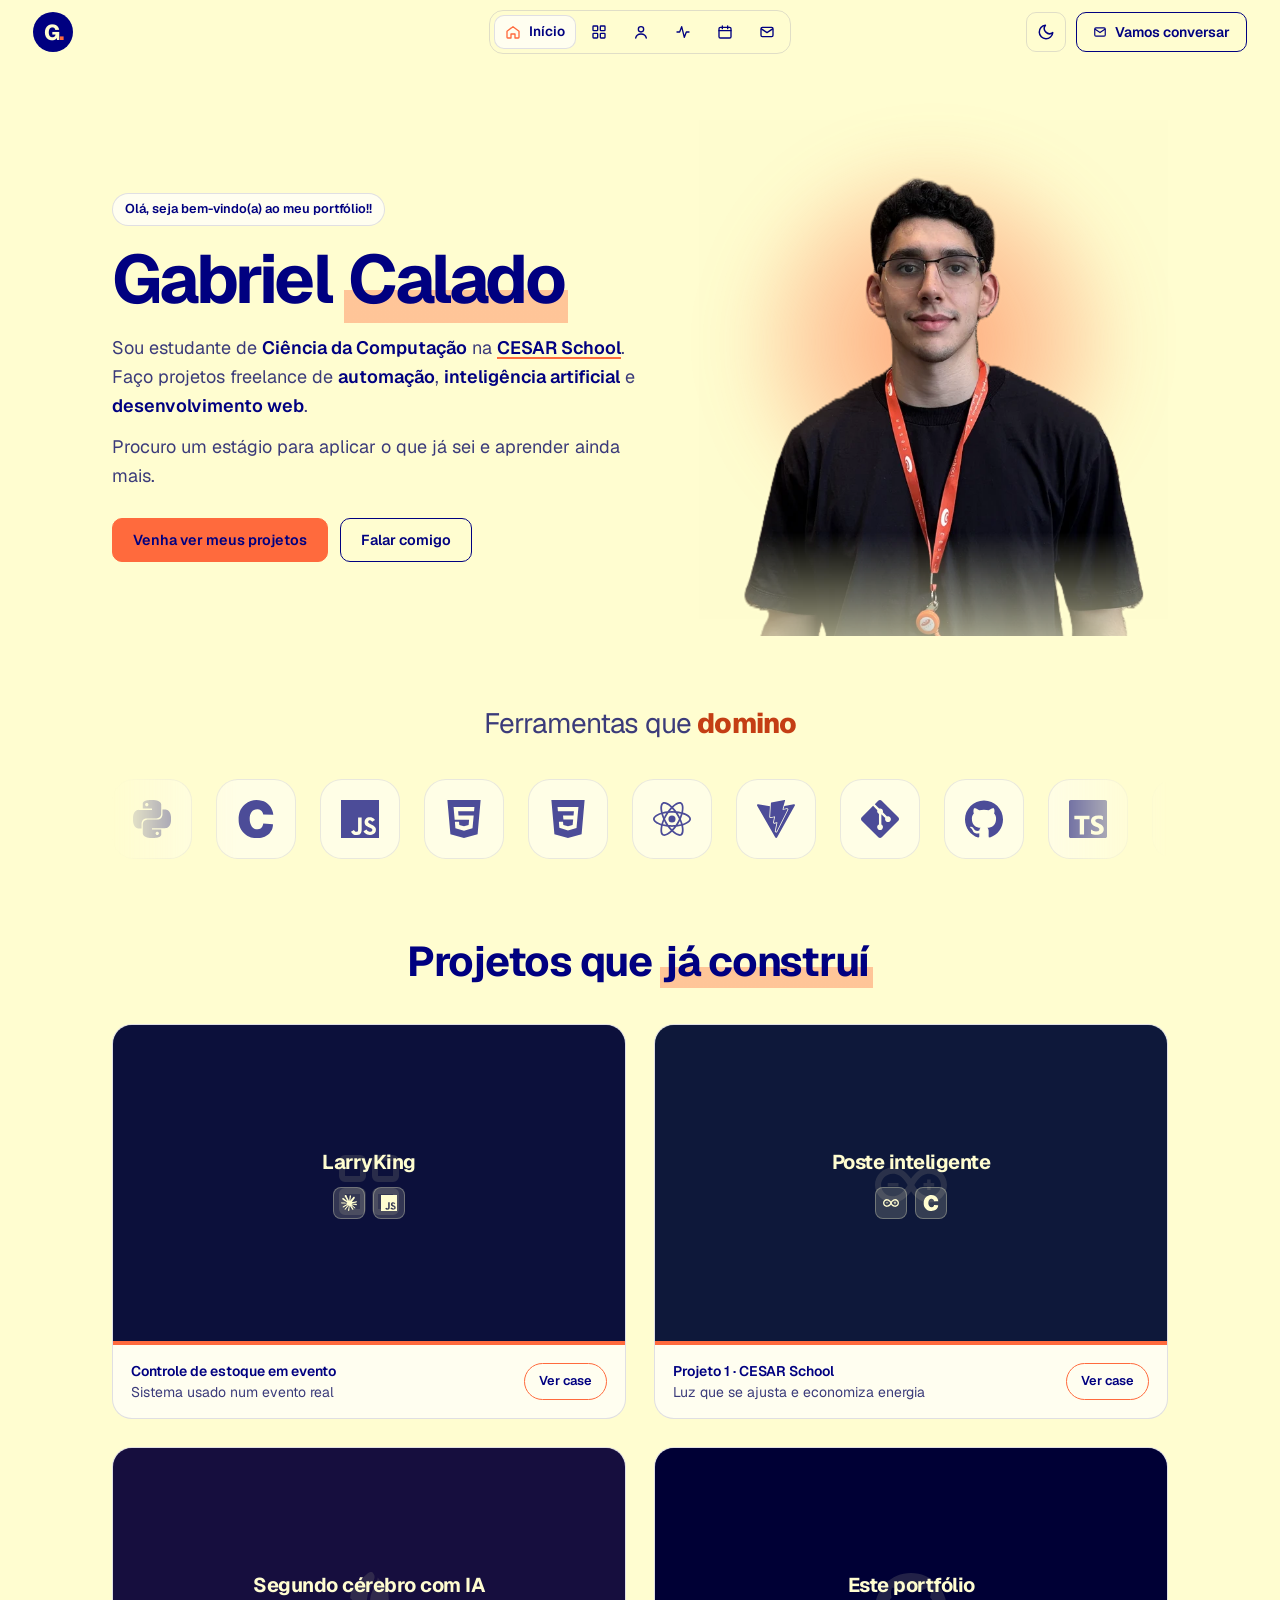
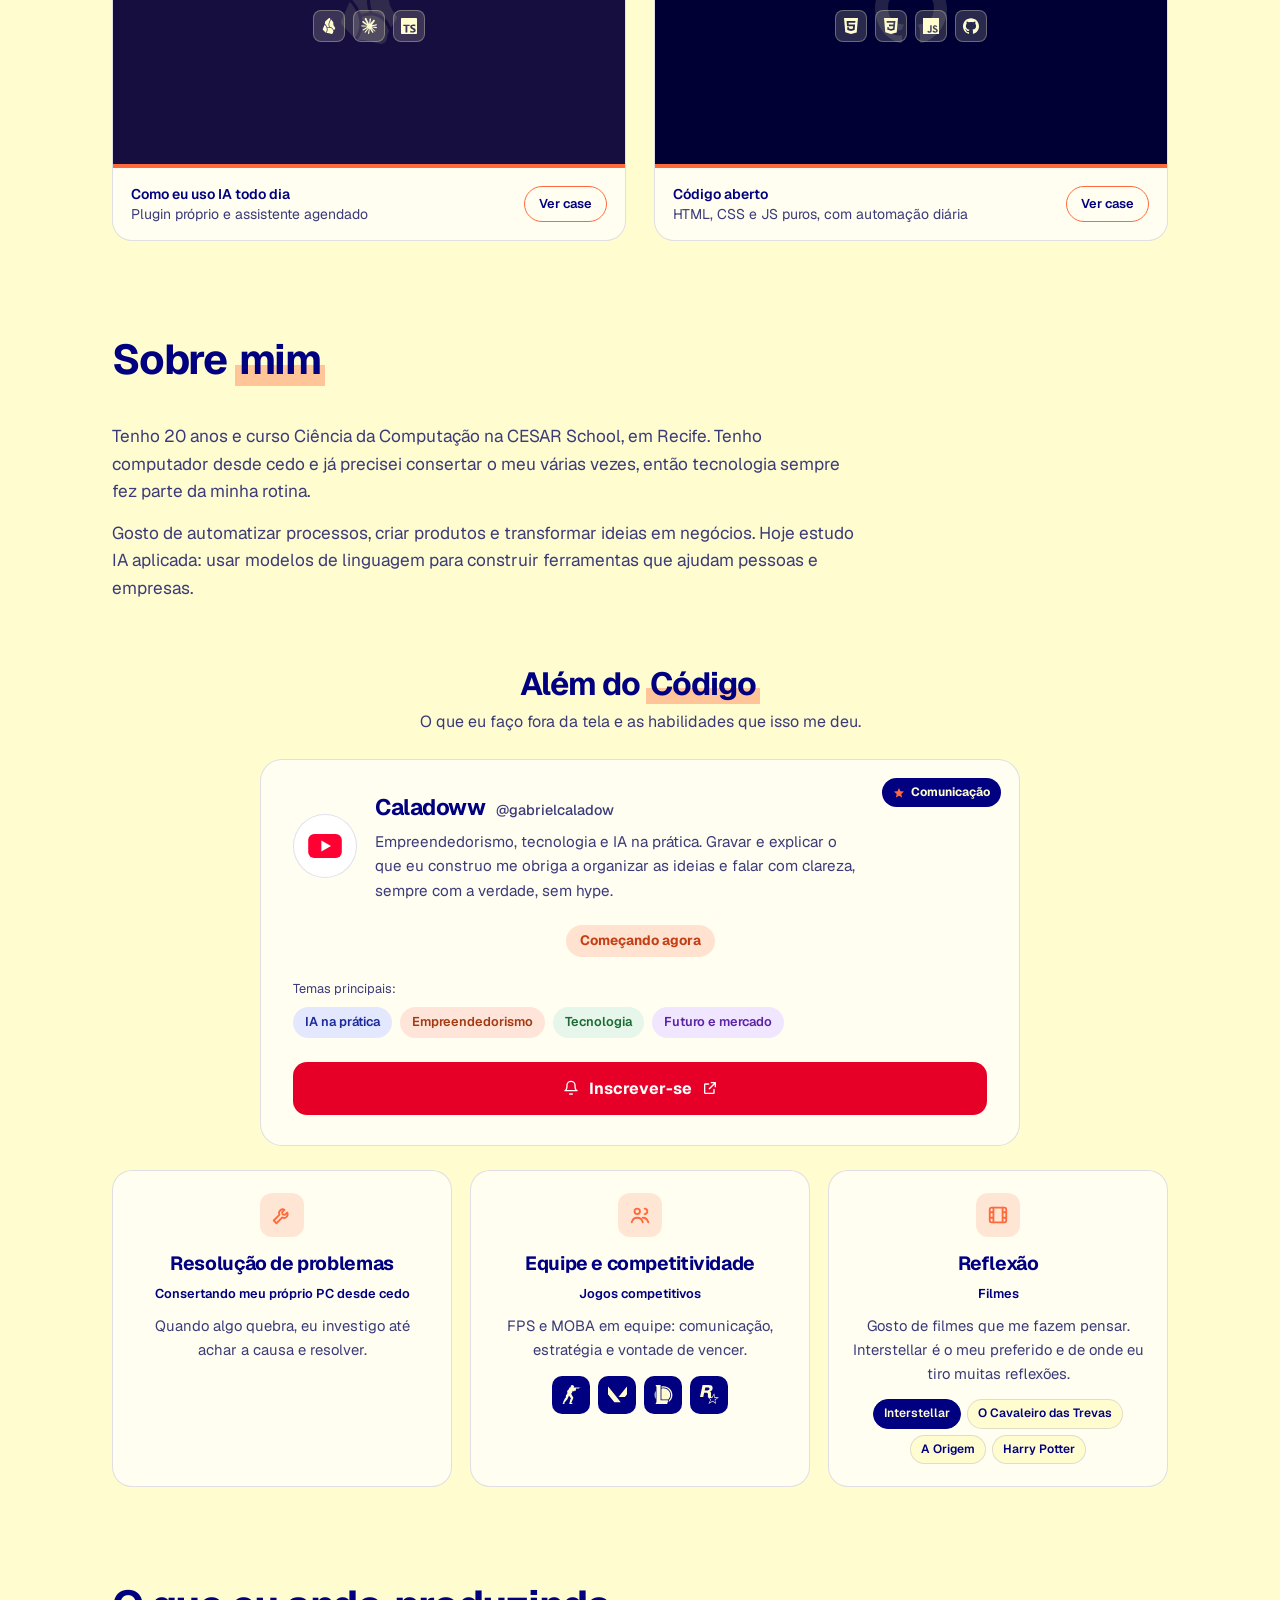
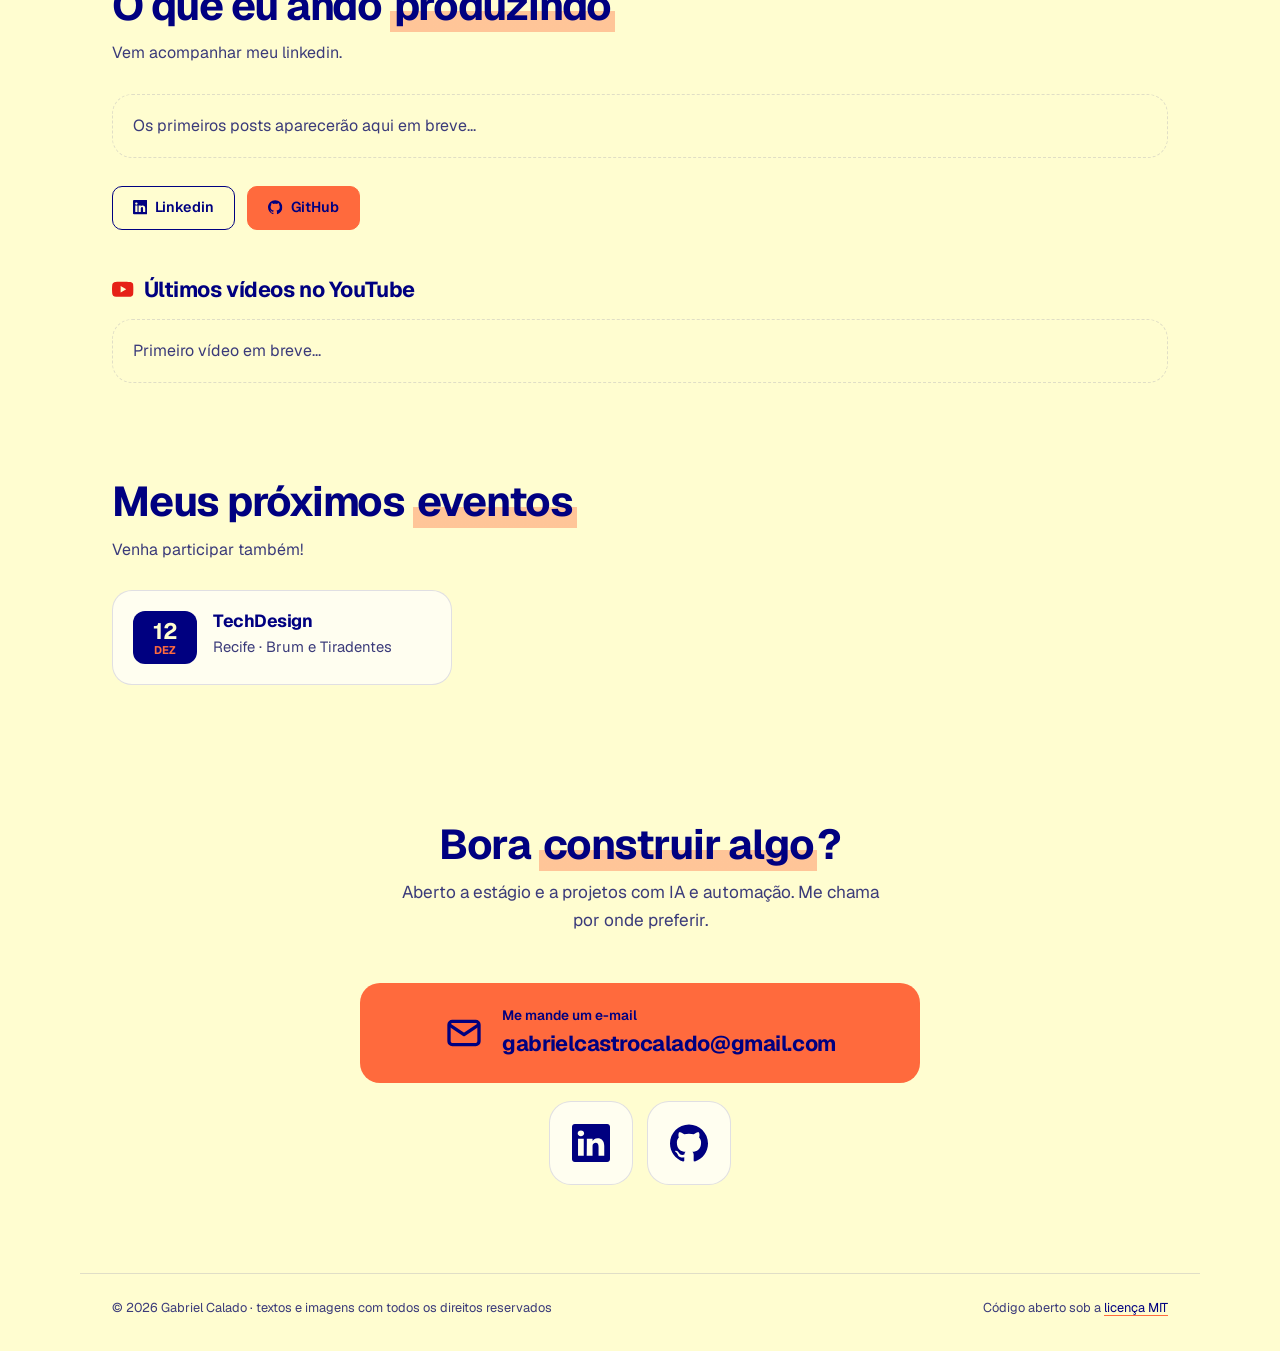
==== commit 940cdc29: "feat: Além do Código com o canal do YouTube em destaque e botão de e-mail que copia o endereço Card " ====
--- a/index.html
+++ b/index.html
@@ -67,7 +67,7 @@
           <svg class="icon icon-moon" aria-hidden="true"><use href="assets/icons/sprite.svg#moon"></use></svg>
           <svg class="icon icon-sun" aria-hidden="true"><use href="assets/icons/sprite.svg#sun"></use></svg>
         </button>
-        <a class="header-cta" href="mailto:gabrielcastrocalado@gmail.com?subject=Contato%20pelo%20portf%C3%B3lio">
+        <a class="header-cta" href="#contato">
           <svg class="icon" aria-hidden="true"><use href="assets/icons/sprite.svg#mail"></use></svg>
           <span class="header-cta-label">Vamos conversar</span>
         </a>
@@ -219,19 +219,43 @@
       <h3 class="beyond-title">Além do <span class="highlight">Código</span></h3>
       <p class="beyond-lead">O que eu faço fora da tela e as habilidades que isso me deu.</p>
 
+      <article class="channel-card">
+        <p class="channel-badge"><svg class="icon" aria-hidden="true"><use href="assets/icons/sprite.svg#star"></use></svg>Comunicação</p>
+        <div class="channel-head">
+          <span class="channel-logo"><svg aria-hidden="true"><use href="assets/icons/sprite.svg#youtube-logo"></use></svg></span>
+          <div>
+            <h4 class="channel-name">Caladoww <span class="channel-handle">@gabrielcaladow</span></h4>
+            <p class="channel-desc">
+              Empreendedorismo, tecnologia e IA na prática. Gravar e explicar o que eu construo me obriga a organizar
+              as ideias e falar com clareza, sempre com a verdade, sem hype.
+            </p>
+          </div>
+        </div>
+        <p class="channel-status">Começando agora</p>
+        <p class="channel-topics-label">Temas principais:</p>
+        <ul class="channel-topics">
+          <li class="topic-ia">IA na prática</li>
+          <li class="topic-business">Empreendedorismo</li>
+          <li class="topic-tech">Tecnologia</li>
+          <li class="topic-future">Futuro e mercado</li>
+        </ul>
+        <a class="channel-subscribe" href="https://www.youtube.com/@gabrielcaladow?sub_confirmation=1" target="_blank" rel="noopener noreferrer">
+          <svg class="icon" aria-hidden="true"><use href="assets/icons/sprite.svg#bell"></use></svg>
+          Inscrever-se
+          <svg class="icon" aria-hidden="true"><use href="assets/icons/sprite.svg#external"></use></svg>
+        </a>
+      </article>
+
       <ul class="beyond">
         <li class="beyond-card">
-          <h4 class="beyond-skill"><svg class="icon" aria-hidden="true"><use href="assets/icons/sprite.svg#wrench"></use></svg>Resolução de problemas</h4>
+          <span class="beyond-icon"><svg class="icon" aria-hidden="true"><use href="assets/icons/sprite.svg#wrench"></use></svg></span>
+          <h4 class="beyond-skill">Resolução de problemas</h4>
           <p class="beyond-origin">Consertando meu próprio PC desde cedo</p>
           <p>Quando algo quebra, eu investigo até achar a causa e resolver.</p>
         </li>
         <li class="beyond-card">
-          <h4 class="beyond-skill"><svg class="icon" aria-hidden="true"><use href="assets/icons/sprite.svg#dumbbell"></use></svg>Disciplina</h4>
-          <p class="beyond-origin">Musculação</p>
-          <p>Treino com constância. O resultado vem de aparecer todo dia, mesmo sem vontade.</p>
-        </li>
-        <li class="beyond-card">
-          <h4 class="beyond-skill"><svg class="icon" aria-hidden="true"><use href="assets/icons/sprite.svg#team"></use></svg>Equipe e competitividade</h4>
+          <span class="beyond-icon"><svg class="icon" aria-hidden="true"><use href="assets/icons/sprite.svg#team"></use></svg></span>
+          <h4 class="beyond-skill">Equipe e competitividade</h4>
           <p class="beyond-origin">Jogos competitivos</p>
           <p>FPS e MOBA em equipe: comunicação, estratégia e vontade de vencer.</p>
           <ul class="games" aria-label="Jogos">
@@ -242,7 +266,8 @@
           </ul>
         </li>
         <li class="beyond-card">
-          <h4 class="beyond-skill"><svg class="icon" aria-hidden="true"><use href="assets/icons/sprite.svg#film"></use></svg>Reflexão</h4>
+          <span class="beyond-icon"><svg class="icon" aria-hidden="true"><use href="assets/icons/sprite.svg#film"></use></svg></span>
+          <h4 class="beyond-skill">Reflexão</h4>
           <p class="beyond-origin">Filmes</p>
           <p>Gosto de filmes que me fazem pensar. Interstellar é o meu preferido e de onde eu tiro muitas reflexões.</p>
           <ul class="films" aria-label="Filmes">
@@ -252,11 +277,6 @@
             <li>Harry Potter</li>
           </ul>
         </li>
-        <li class="beyond-card">
-          <h4 class="beyond-skill"><svg class="icon" aria-hidden="true"><use href="assets/icons/sprite.svg#megaphone"></use></svg>Comunicação</h4>
-          <p class="beyond-origin">Meu canal no YouTube</p>
-          <p>Gravar e explicar o que eu construo me obriga a organizar as ideias e falar com clareza.</p>
-        </li>
       </ul>
     </section>
 
@@ -303,10 +323,10 @@
       </div>
 
       <div class="contact-actions">
-        <a class="contact-email" href="mailto:gabrielcastrocalado@gmail.com?subject=Contato%20pelo%20portf%C3%B3lio">
+        <a class="contact-email" href="mailto:gabrielcastrocalado@gmail.com?subject=Contato%20pelo%20portf%C3%B3lio" data-copy-email="gabrielcastrocalado@gmail.com">
           <svg class="icon" aria-hidden="true"><use href="assets/icons/sprite.svg#mail"></use></svg>
           <span class="contact-email-text">
-            <span class="contact-email-label">Me mande um e-mail</span>
+            <span class="contact-email-label" aria-live="polite">Me mande um e-mail</span>
             <span class="contact-email-address">gabrielcastrocalado@<wbr>gmail.com</span>
           </span>
         </a>
--- a/assets/css/layout.css
+++ b/assets/css/layout.css
@@ -248,3 +248,42 @@
     grid-template-columns: 1fr;
   }
 }
+
+/* Contato centralizado: título e frase em cima, e-mail e redes embaixo. */
+.contact {
+  grid-template-columns: 1fr;
+  justify-items: center;
+  align-content: center;
+  text-align: center;
+}
+
+.contact-lead {
+  margin: 0 auto;
+}
+
+.contact-actions {
+  justify-items: center;
+  width: min(100%, 560px);
+}
+
+/* Além do Código: o canal em destaque em cima e três cards da mesma largura embaixo. */
+.beyond-title,
+.beyond-lead {
+  text-align: center;
+}
+
+.beyond {
+  grid-template-columns: repeat(3, minmax(0, 1fr));
+}
+
+.beyond > li,
+.beyond > li:nth-child(4),
+.beyond > li:nth-child(5) {
+  grid-column: auto;
+}
+
+@media (max-width: 860px) {
+  .beyond {
+    grid-template-columns: 1fr;
+  }
+}
--- a/assets/css/components.css
+++ b/assets/css/components.css
@@ -945,3 +945,175 @@
     display: none;
   }
 }
+
+.contact-email {
+  justify-content: center;
+  text-align: left;
+}
+
+.social {
+  justify-content: center;
+}
+
+.channel-card {
+  position: relative;
+  max-width: 760px;
+  margin: 0 auto 24px;
+  padding: 30px 32px;
+  border: 1px solid var(--color-line);
+  border-radius: 22px;
+  background: var(--color-surface);
+}
+
+.channel-badge {
+  position: absolute;
+  top: 18px;
+  right: 18px;
+  display: inline-flex;
+  align-items: center;
+  gap: 6px;
+  padding: 5px 11px;
+  border-radius: 999px;
+  background: var(--color-text);
+  color: var(--color-bg);
+  font-size: 0.75rem;
+  font-weight: 700;
+}
+
+.channel-badge .icon {
+  color: var(--color-accent);
+}
+
+.channel-head {
+  display: flex;
+  align-items: center;
+  gap: 18px;
+  padding-right: 120px;
+}
+
+.channel-logo {
+  display: grid;
+  place-items: center;
+  flex-shrink: 0;
+  width: 64px;
+  height: 64px;
+  border: 1px solid var(--color-line);
+  border-radius: 50%;
+  background: #fff;
+}
+
+.channel-logo svg {
+  width: 34px;
+  height: 24px;
+}
+
+.channel-name {
+  font-size: 1.4rem;
+  letter-spacing: -0.02em;
+}
+
+.channel-desc {
+  margin-top: 4px;
+  font-size: 0.95rem;
+}
+
+.channel-status {
+  width: fit-content;
+  margin: 22px auto;
+  padding: 5px 14px;
+  border-radius: 999px;
+  background: rgb(255 106 61 / 18%);
+  color: var(--color-accent-text);
+  font-size: 0.85rem;
+  font-weight: 700;
+}
+
+.channel-topics-label {
+  margin-bottom: 8px;
+  font-size: 0.8rem;
+}
+
+.channel-topics {
+  display: flex;
+  flex-wrap: wrap;
+  gap: 8px;
+  margin-bottom: 24px;
+}
+
+.channel-topics li {
+  padding: 5px 12px;
+  border-radius: 999px;
+  font-size: 0.8rem;
+  font-weight: 600;
+}
+
+.topic-ia { background: #e3e8ff; color: #1b2a9c; }
+.topic-business { background: #ffe4d9; color: #a33a12; }
+.topic-tech { background: #e6f6ea; color: #1d6b34; }
+.topic-future { background: #f1e6ff; color: #5b23a8; }
+
+.channel-subscribe {
+  display: flex;
+  align-items: center;
+  justify-content: center;
+  gap: 10px;
+  padding: 14px;
+  border-radius: 14px;
+  background: #e60028;
+  color: #fff;
+  font-weight: 700;
+  text-decoration: none;
+  transition: transform 0.25s ease, box-shadow 0.25s ease;
+}
+
+.channel-subscribe:hover,
+.channel-subscribe:focus-visible {
+  transform: translateY(-3px);
+  box-shadow: 0 12px 26px rgb(230 0 40 / 35%);
+}
+
+/* Cards de soft skill centralizados. */
+.beyond-card {
+  text-align: center;
+}
+
+.beyond-icon {
+  display: grid;
+  place-items: center;
+  width: 44px;
+  height: 44px;
+  margin: 0 auto 12px;
+  border-radius: 12px;
+  background: rgb(255 106 61 / 16%);
+  color: var(--color-accent);
+  font-size: 22px;
+}
+
+.beyond-skill {
+  display: block;
+}
+
+.beyond-card .games,
+.beyond-card .films {
+  justify-content: center;
+}
+
+@media (max-width: 560px) {
+  .channel-card {
+    padding: 56px 20px 22px;
+  }
+
+  .channel-head {
+    flex-direction: column;
+    padding-right: 0;
+    text-align: center;
+  }
+}
+
+.channel-handle {
+  margin-left: 6px;
+  color: var(--color-muted);
+  font-size: 0.9rem;
+  font-weight: 500;
+  letter-spacing: 0;
+}
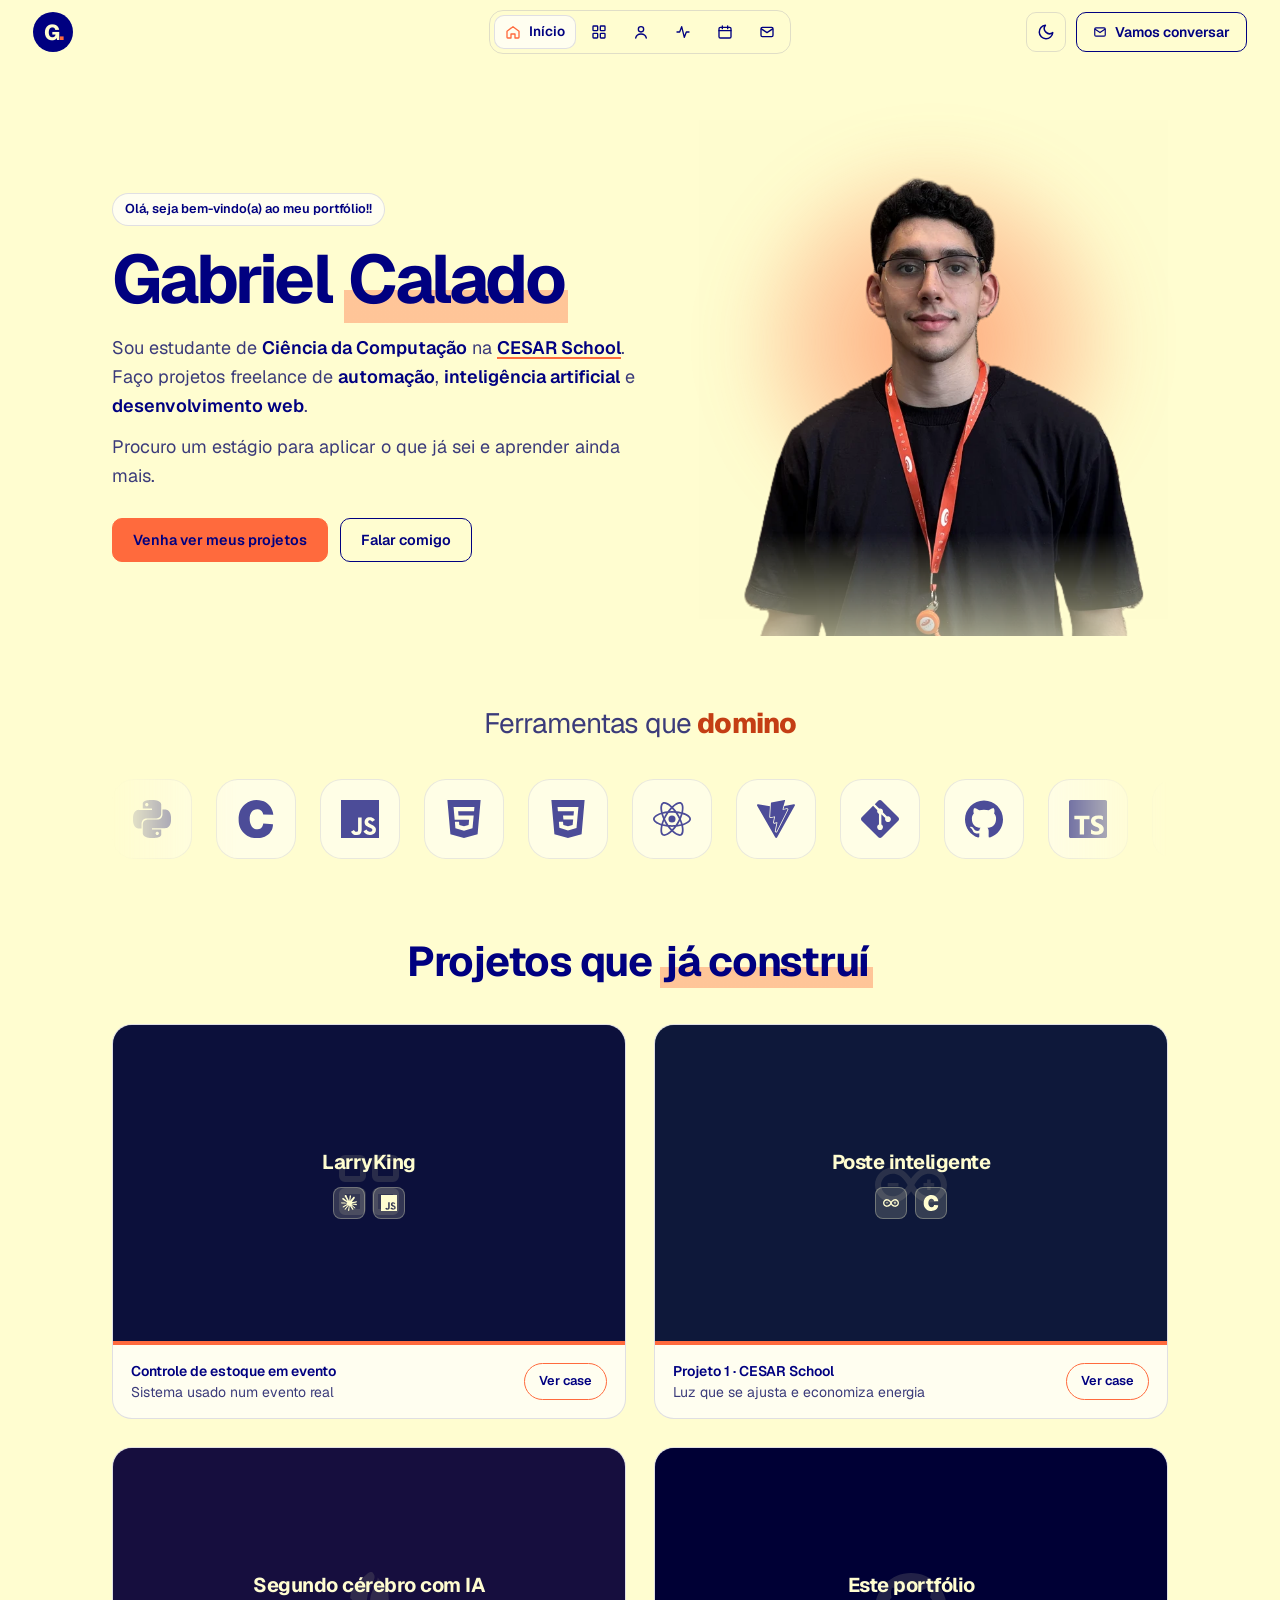
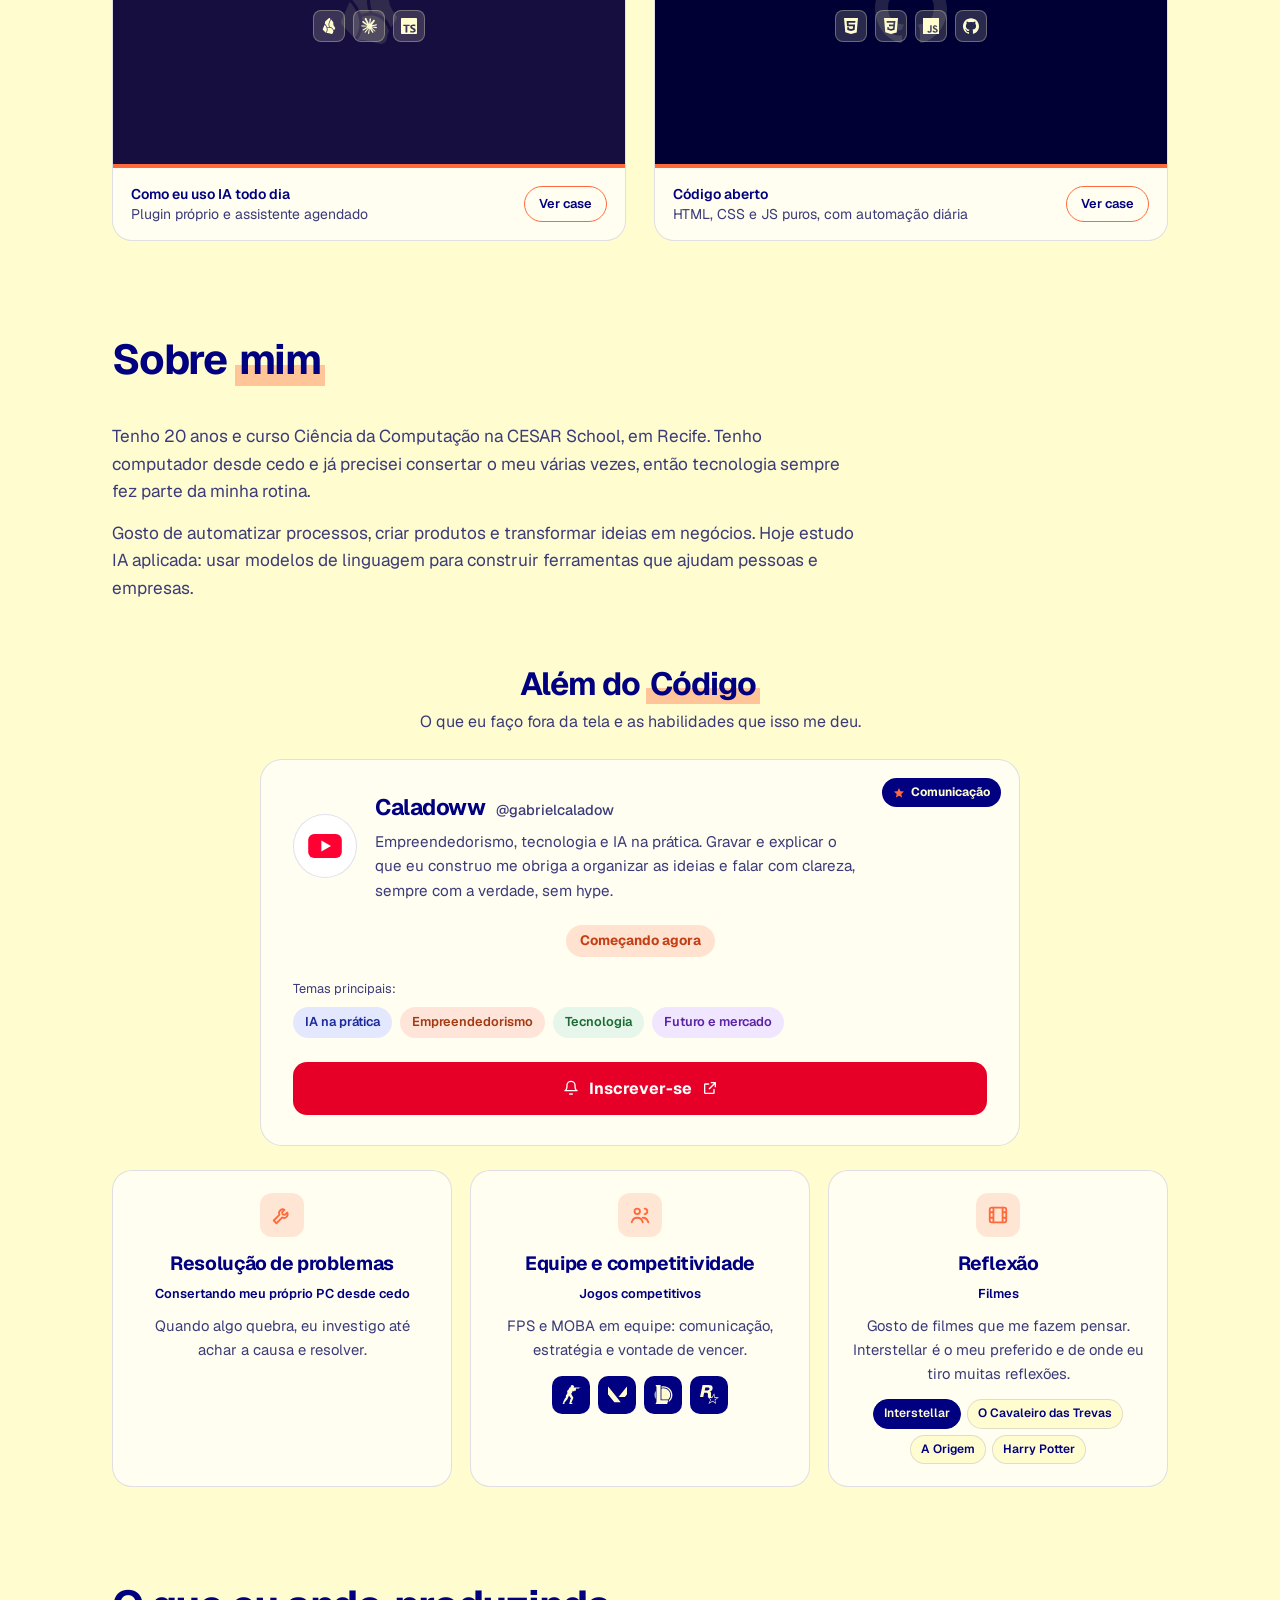
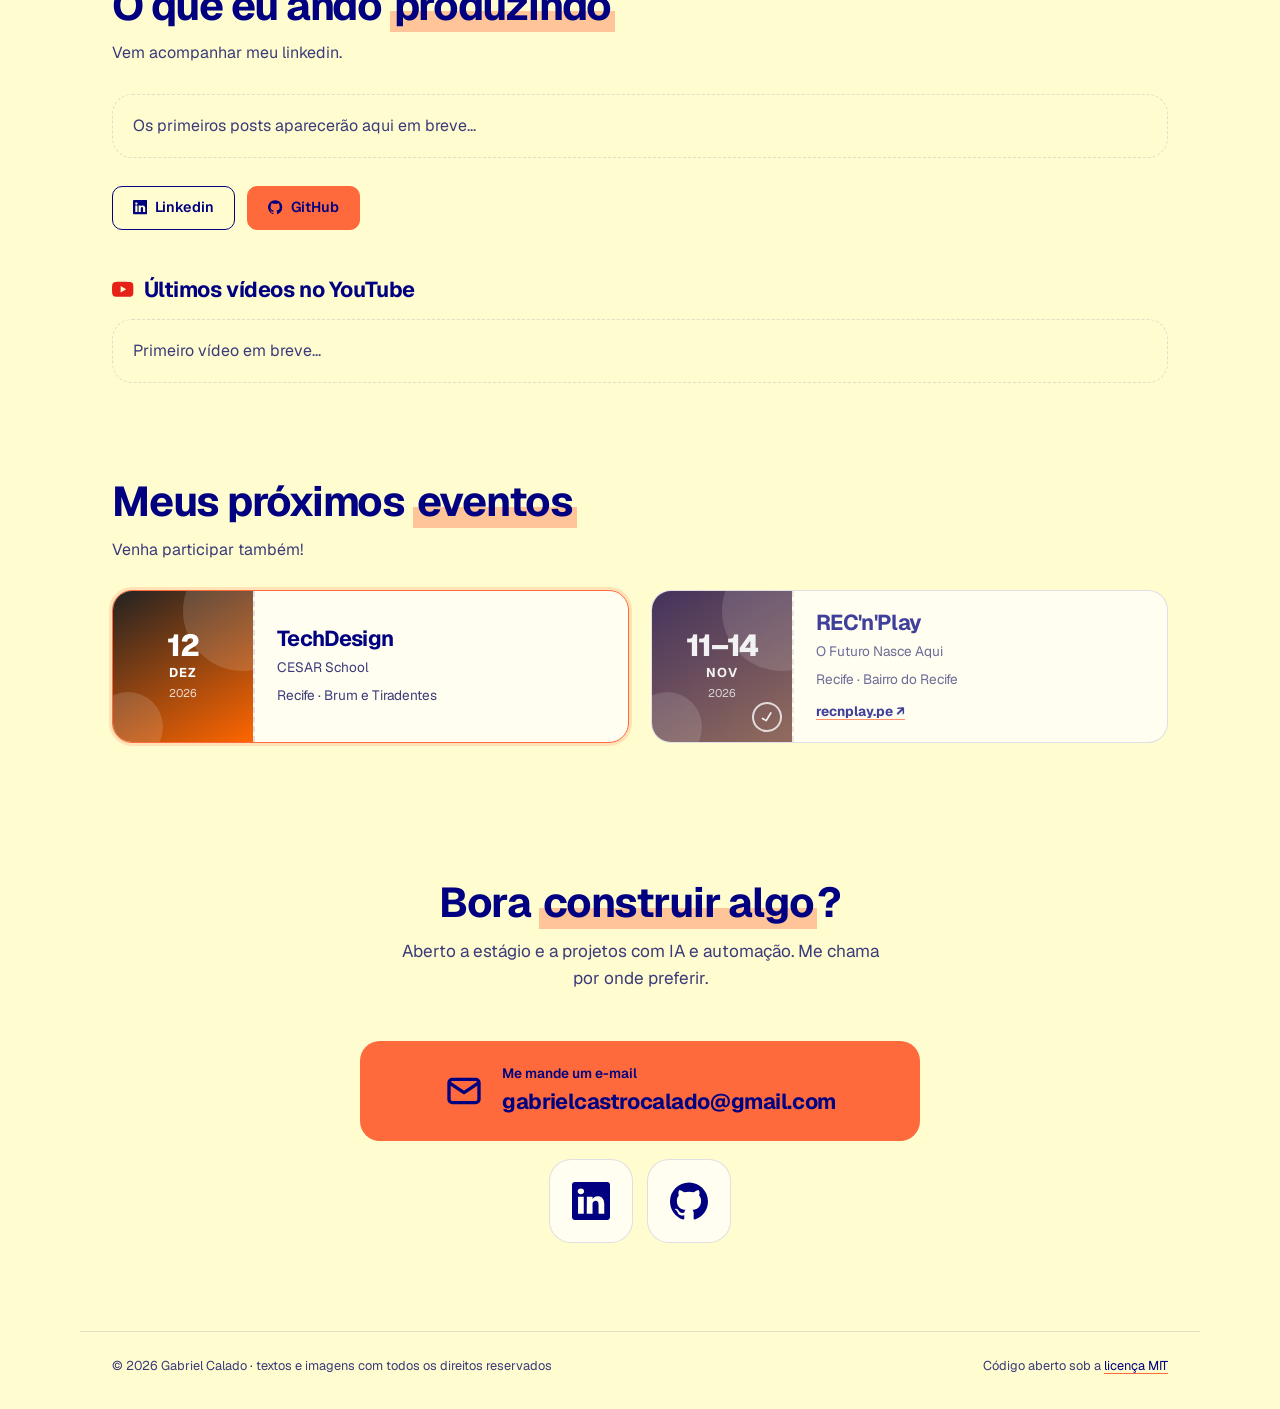
==== commit b943fff4: "feat: eventos no formato de ingresso, com evento passado desbotado e carimbado Cores de cada evento " ====
--- a/index.html
+++ b/index.html
@@ -11,6 +11,7 @@
   <link rel="stylesheet" href="assets/css/layout.css">
   <link rel="stylesheet" href="assets/css/components.css">
   <script src="assets/js/theme.js"></script>
+  <script src="assets/js/intro.js"></script>
   <script type="module" src="assets/js/main.js"></script>
 </head>
 <body>
@@ -311,7 +312,7 @@
       <h2 id="eventos-titulo" class="section-title">Meus próximos <span class="highlight">eventos</span></h2>
       <p class="section-lead">Venha participar também!</p>
 
-      <ul class="feed" data-feed="events"></ul>
+      <ul class="events" data-feed="events"></ul>
       <p class="feed-empty" data-feed-empty="events" hidden>Nenhum evento marcado por enquanto.</p>
       <noscript><p class="feed-empty">Os eventos aparecem aqui com o JavaScript ligado.</p></noscript>
     </section>
--- a/assets/css/base.css
+++ b/assets/css/base.css
@@ -83,6 +83,16 @@
   top: 12px;
 }
 
+/* Texto só para leitores de tela: some da tela, mas continua sendo lido. */
+.visually-hidden {
+  position: absolute;
+  width: 1px;
+  height: 1px;
+  overflow: hidden;
+  clip-path: inset(50%);
+  white-space: nowrap;
+}
+
 @media (prefers-reduced-motion: reduce) {
   html {
     scroll-behavior: auto;
--- a/assets/css/layout.css
+++ b/assets/css/layout.css
@@ -1,3 +1,5 @@
+/* ---------- Header ---------- */
+
 /* Marca a altura do header no topo da página. Quando ela sai da tela, o header vira pílula. */
 .header-sentinel {
   position: absolute;
@@ -30,6 +32,10 @@
   border-radius: 999px;
   transition: max-width 0.4s ease, height 0.4s ease, padding 0.4s ease, transform 0.4s ease,
     background-color 0.3s, border-color 0.3s, box-shadow 0.3s;
+}
+
+.header-bar nav {
+  justify-self: center;
 }
 
 .site-header.is-floating {
@@ -71,10 +77,6 @@
   color: var(--color-accent);
 }
 
-.header-bar nav {
-  justify-self: center;
-}
-
 @media (max-width: 760px) {
   .header-bar {
     gap: 8px;
@@ -85,9 +87,7 @@
   }
 }
 
-.header-cta {
-  justify-self: end;
-}
+/* ---------- Seções ---------- */
 
 .section {
   max-width: var(--content-width);
@@ -95,6 +95,26 @@
   margin: 0 auto;
   padding: 48px var(--gutter);
 }
+
+.section-compact {
+  min-height: 0;
+}
+
+.section-centered {
+  text-align: center;
+}
+
+.section-title {
+  margin-bottom: 40px;
+  font-size: clamp(1.9rem, 4.5vw, 2.6rem);
+  letter-spacing: -0.03em;
+}
+
+.section-lead {
+  margin: -28px 0 28px;
+}
+
+/* ---------- Hero ---------- */
 
 .hero-section {
   max-width: var(--content-width);
@@ -116,27 +136,14 @@
   }
 }
 
-.section-centered {
-  text-align: center;
-}
-
-.section-title {
-  margin-bottom: 40px;
-  font-size: clamp(1.9rem, 4.5vw, 2.6rem);
-  letter-spacing: -0.03em;
-}
-
+/* ---------- Projetos ---------- */
+
+/* Quatro projetos: duas colunas no computador ficam mais equilibradas que 3 + 1. */
 .projects {
   display: grid;
-  grid-template-columns: repeat(3, minmax(0, 1fr));
+  grid-template-columns: repeat(2, minmax(0, 1fr));
   gap: 28px;
   text-align: left;
-}
-
-@media (max-width: 960px) {
-  .projects {
-    grid-template-columns: repeat(2, minmax(0, 1fr));
-  }
 }
 
 @media (max-width: 640px) {
@@ -145,6 +152,8 @@
   }
 }
 
+/* ---------- Sobre e Além do Código ---------- */
+
 .about-text {
   display: grid;
   gap: 14px;
@@ -152,41 +161,20 @@
   font-size: 1.075rem;
 }
 
-/* Três cards na primeira linha e dois mais largos na segunda. */
+/* O canal em destaque em cima e três cards da mesma largura embaixo. */
 .beyond {
   display: grid;
-  grid-template-columns: repeat(6, minmax(0, 1fr));
+  grid-template-columns: repeat(3, minmax(0, 1fr));
   gap: 18px;
-}
-
-.beyond > li {
-  grid-column: span 2;
-}
-
-.beyond > li:nth-child(4),
-.beyond > li:nth-child(5) {
-  grid-column: span 3;
 }
 
 @media (max-width: 860px) {
   .beyond {
     grid-template-columns: 1fr;
   }
-
-  .beyond > li,
-  .beyond > li:nth-child(4),
-  .beyond > li:nth-child(5) {
-    grid-column: auto;
-  }
-}
-
-.section-compact {
-  min-height: 0;
-}
-
-.section-lead {
-  margin: -28px 0 28px;
-}
+}
+
+/* ---------- Posts, vídeos e eventos ---------- */
 
 .feed {
   display: grid;
@@ -194,29 +182,35 @@
   gap: 18px;
 }
 
-/* Quatro projetos: duas colunas no computador ficam mais equilibradas que 3 + 1. */
-.projects {
-  grid-template-columns: repeat(2, minmax(0, 1fr));
-}
-
-@media (max-width: 640px) {
-  .projects {
-    grid-template-columns: 1fr;
-  }
-}
+.events {
+  display: grid;
+  grid-template-columns: repeat(auto-fill, minmax(min(100%, 400px), 1fr));
+  gap: 22px;
+}
+
+/* ---------- Contato e rodapé ---------- */
 
 /* Altura mínima: assim o Contato consegue chegar ao meio da tela e o menu marca "Contato". */
 .contact {
-  display: flex;
-  flex-wrap: wrap;
+  display: grid;
+  grid-template-columns: 1fr;
+  justify-items: center;
+  align-content: center;
   align-items: center;
-  justify-content: space-between;
-  gap: 32px;
+  gap: 48px;
   min-height: 60vh;
+  text-align: center;
 }
 
 .contact .section-title {
   margin-bottom: 12px;
+}
+
+.contact-actions {
+  display: grid;
+  justify-items: center;
+  gap: 18px;
+  width: min(100%, 560px);
 }
 
 .site-footer {
@@ -231,59 +225,28 @@
   font-size: 0.8rem;
 }
 
-.contact {
-  display: grid;
-  grid-template-columns: minmax(0, 1fr) minmax(0, 1.15fr);
-  gap: 48px;
-}
-
-.contact-actions {
-  display: grid;
-  gap: 18px;
-  justify-items: start;
-}
-
-@media (max-width: 860px) {
-  .contact {
-    grid-template-columns: 1fr;
-  }
-}
-
-/* Contato centralizado: título e frase em cima, e-mail e redes embaixo. */
-.contact {
-  grid-template-columns: 1fr;
-  justify-items: center;
+/* ---------- Página 404 ---------- */
+
+.not-found {
+  display: grid;
+  place-items: center;
   align-content: center;
+  gap: 20px;
+  min-height: 100vh;
+  padding: 32px var(--gutter);
   text-align: center;
 }
 
-.contact-lead {
-  margin: 0 auto;
-}
-
-.contact-actions {
-  justify-items: center;
-  width: min(100%, 560px);
-}
-
-/* Além do Código: o canal em destaque em cima e três cards da mesma largura embaixo. */
-.beyond-title,
-.beyond-lead {
-  text-align: center;
-}
-
-.beyond {
-  grid-template-columns: repeat(3, minmax(0, 1fr));
-}
-
-.beyond > li,
-.beyond > li:nth-child(4),
-.beyond > li:nth-child(5) {
-  grid-column: auto;
-}
-
-@media (max-width: 860px) {
-  .beyond {
-    grid-template-columns: 1fr;
-  }
-}
+.not-found .logo {
+  justify-self: center;
+}
+
+.not-found-code {
+  font-size: clamp(5rem, 22vw, 10rem);
+  letter-spacing: -0.06em;
+  line-height: 1;
+}
+
+.not-found-text {
+  font-size: 1.1rem;
+}
--- a/assets/css/components.css
+++ b/assets/css/components.css
@@ -1,3 +1,5 @@
+/* ---------- Menu do header ---------- */
+
 /* Pílula do header: só o link da seção atual mostra o rótulo. */
 .nav-list {
   display: flex;
@@ -78,6 +80,43 @@
   transform: translate(-50%, 0);
 }
 
+/* ---------- Ações do header: tema e contato ---------- */
+
+.header-actions {
+  display: flex;
+  align-items: center;
+  gap: 10px;
+  justify-self: end;
+}
+
+.theme-toggle {
+  display: grid;
+  place-items: center;
+  width: 40px;
+  height: 40px;
+  border: 1.5px solid var(--color-line);
+  border-radius: var(--radius-sm);
+  background: transparent;
+  color: var(--color-text);
+  font-size: 18px;
+  cursor: pointer;
+  transition: border-color 0.25s, transform 0.25s;
+}
+
+.theme-toggle:hover {
+  border-color: var(--color-accent);
+  transform: rotate(-12deg);
+}
+
+.theme-toggle .icon-sun,
+:root[data-theme="dark"] .theme-toggle .icon-moon {
+  display: none;
+}
+
+:root[data-theme="dark"] .theme-toggle .icon-sun {
+  display: block;
+}
+
 .header-cta {
   display: inline-flex;
   align-items: center;
@@ -88,6 +127,7 @@
   border-radius: var(--radius-sm);
   font-size: 0.875rem;
   font-weight: 600;
+  white-space: nowrap;
   text-decoration: none;
   transition: background-color 0.25s, border-color 0.25s, transform 0.25s, box-shadow 0.25s;
 }
@@ -106,7 +146,7 @@
   }
 
   .nav-link {
-    padding: 0 8px;
+    padding: 0 6px;
   }
 
   /* No celular não cabe o rótulo aberto: a seção atual fica marcada só pela pílula e pelo ícone coral. */
@@ -114,6 +154,15 @@
     max-width: 0;
     margin-left: 0;
     opacity: 0;
+  }
+
+  .header-actions {
+    gap: 6px;
+  }
+
+  .theme-toggle {
+    width: 36px;
+    height: 36px;
   }
 
   .header-cta {
@@ -129,6 +178,15 @@
     white-space: nowrap;
   }
 }
+
+/* Em telas bem estreitas não cabe tudo: o contato continua no último ícone do menu. */
+@media (max-width: 480px) {
+  .header-cta {
+    display: none;
+  }
+}
+
+/* ---------- Peças comuns ---------- */
 
 .pill {
   display: inline-flex;
@@ -148,42 +206,6 @@
   padding: 0 4px;
 }
 
-.hero-title {
-  margin-bottom: 18px;
-  font-size: clamp(2.75rem, 7vw, 4.25rem);
-  letter-spacing: -0.04em;
-}
-
-.hero-lead {
-  max-width: 46ch;
-  margin-bottom: 12px;
-  font-size: 1.125rem;
-}
-
-.hero-lead strong {
-  color: var(--color-text);
-  font-weight: 600;
-}
-
-.hero-lead a {
-  color: var(--color-text);
-  font-weight: 600;
-  text-decoration-color: var(--color-accent);
-  text-decoration-thickness: 2px;
-  text-underline-offset: 3px;
-}
-
-.hero-lead a:hover {
-  text-decoration-thickness: 3px;
-}
-
-.hero-actions {
-  margin-top: 28px;
-  display: flex;
-  flex-wrap: wrap;
-  gap: 12px;
-}
-
 .button {
   display: inline-flex;
   align-items: center;
@@ -208,6 +230,56 @@
   background: var(--color-accent);
 }
 
+/* Texto sobre fundo coral fica sempre navy: no tema escuro, cream sobre coral não teria contraste. */
+.button-primary,
+.header-cta:hover,
+.header-cta:focus-visible,
+.project-card:hover .project-more,
+.project-card:focus-visible .project-more,
+.social-link:hover,
+.social-link:focus-visible,
+.contact-email {
+  color: var(--color-on-accent);
+}
+
+/* ---------- Hero ---------- */
+
+.hero-title {
+  margin-bottom: 18px;
+  font-size: clamp(2.75rem, 7vw, 4.25rem);
+  letter-spacing: -0.04em;
+}
+
+.hero-lead {
+  max-width: 46ch;
+  margin-bottom: 12px;
+  font-size: 1.125rem;
+}
+
+.hero-lead strong {
+  color: var(--color-text);
+  font-weight: 600;
+}
+
+.hero-lead a {
+  color: var(--color-text);
+  font-weight: 600;
+  text-decoration-color: var(--color-accent);
+  text-decoration-thickness: 2px;
+  text-underline-offset: 3px;
+}
+
+.hero-lead a:hover {
+  text-decoration-thickness: 3px;
+}
+
+.hero-actions {
+  display: flex;
+  flex-wrap: wrap;
+  gap: 12px;
+  margin-top: 28px;
+}
+
 /* isolation cria uma camada própria para a foto: a aura (z-index -1) fica atrás da imagem,
    mas não some atrás do fundo da página. */
 .hero-photo {
@@ -233,6 +305,8 @@
   object-position: top;
   mask-image: linear-gradient(to bottom, #000 80%, rgb(0 0 0 / 40%));
 }
+
+/* ---------- Faixa de ferramentas ---------- */
 
 /* Contraste de peso: a frase leve em navy e a palavra-chave pesada em coral. */
 .tools-title {
@@ -330,6 +404,12 @@
 .tool-claude { --brand: #d97757; }
 .tool-obsidian { --brand: #7c3aed; }
 
+:root[data-theme="dark"] .tool-github {
+  --brand: var(--cream);
+}
+
+/* ---------- Projetos ---------- */
+
 /* Card de projeto: o card sobe com sombra, a camada escura com o nome some
    e o botão fica coral. Os detalhes ficam sempre visíveis (funciona no celular). */
 .project-card {
@@ -368,6 +448,7 @@
 .project-cover-larryking { background: #1f2a5c; }
 .project-cover-streetlight { background: #24405a; }
 .project-cover-brain { background: #3a2463; }
+.project-cover-portfolio { background: #00004d; }
 
 .project-shade {
   position: absolute;
@@ -449,21 +530,165 @@
   background: var(--color-accent);
 }
 
+/* ---------- Além do Código: canal do YouTube ---------- */
+
 .beyond-title {
   margin-top: 64px;
   font-size: clamp(1.5rem, 3.5vw, 2rem);
   letter-spacing: -0.03em;
+  text-align: center;
 }
 
 .beyond-lead {
   margin: 8px 0 24px;
-}
+  text-align: center;
+}
+
+.channel-card {
+  position: relative;
+  max-width: 760px;
+  margin: 0 auto 24px;
+  padding: 30px 32px;
+  border: 1px solid var(--color-line);
+  border-radius: 22px;
+  background: var(--color-surface);
+}
+
+.channel-badge {
+  position: absolute;
+  top: 18px;
+  right: 18px;
+  display: inline-flex;
+  align-items: center;
+  gap: 6px;
+  padding: 5px 11px;
+  border-radius: 999px;
+  background: var(--color-text);
+  color: var(--color-bg);
+  font-size: 0.75rem;
+  font-weight: 700;
+}
+
+.channel-badge .icon {
+  color: var(--color-accent);
+}
+
+.channel-head {
+  display: flex;
+  align-items: center;
+  gap: 18px;
+  padding-right: 120px;
+}
+
+.channel-logo {
+  display: grid;
+  place-items: center;
+  flex-shrink: 0;
+  width: 64px;
+  height: 64px;
+  border: 1px solid var(--color-line);
+  border-radius: 50%;
+  background: #fff;
+}
+
+.channel-logo svg {
+  width: 34px;
+  height: 24px;
+}
+
+.channel-name {
+  font-size: 1.4rem;
+  letter-spacing: -0.02em;
+}
+
+.channel-handle {
+  margin-left: 6px;
+  color: var(--color-muted);
+  font-size: 0.9rem;
+  font-weight: 500;
+  letter-spacing: 0;
+}
+
+.channel-desc {
+  margin-top: 4px;
+  font-size: 0.95rem;
+}
+
+.channel-status {
+  width: fit-content;
+  margin: 22px auto;
+  padding: 5px 14px;
+  border-radius: 999px;
+  background: rgb(255 106 61 / 18%);
+  color: var(--color-accent-text);
+  font-size: 0.85rem;
+  font-weight: 700;
+}
+
+.channel-topics-label {
+  margin-bottom: 8px;
+  font-size: 0.8rem;
+}
+
+.channel-topics {
+  display: flex;
+  flex-wrap: wrap;
+  gap: 8px;
+  margin-bottom: 24px;
+}
+
+.channel-topics li {
+  padding: 5px 12px;
+  border-radius: 999px;
+  font-size: 0.8rem;
+  font-weight: 600;
+}
+
+.topic-ia { background: #e3e8ff; color: #1b2a9c; }
+.topic-business { background: #ffe4d9; color: #a33a12; }
+.topic-tech { background: #e6f6ea; color: #1d6b34; }
+.topic-future { background: #f1e6ff; color: #5b23a8; }
+
+.channel-subscribe {
+  display: flex;
+  align-items: center;
+  justify-content: center;
+  gap: 10px;
+  padding: 14px;
+  border-radius: 14px;
+  background: #e60028;
+  color: #fff;
+  font-weight: 700;
+  text-decoration: none;
+  transition: transform 0.25s ease, box-shadow 0.25s ease;
+}
+
+.channel-subscribe:hover,
+.channel-subscribe:focus-visible {
+  transform: translateY(-3px);
+  box-shadow: 0 12px 26px rgb(230 0 40 / 35%);
+}
+
+@media (max-width: 560px) {
+  .channel-card {
+    padding: 56px 20px 22px;
+  }
+
+  .channel-head {
+    flex-direction: column;
+    padding-right: 0;
+    text-align: center;
+  }
+}
+
+/* ---------- Além do Código: cards de soft skill ---------- */
 
 .beyond-card {
   padding: 22px;
   border: 1px solid var(--color-line);
   border-radius: var(--radius-lg);
   background: var(--color-surface);
+  text-align: center;
   transition: transform 0.3s ease, box-shadow 0.3s ease;
 }
 
@@ -472,19 +697,22 @@
   box-shadow: 0 12px 26px rgb(0 0 80 / 12%);
 }
 
+.beyond-icon {
+  display: grid;
+  place-items: center;
+  width: 44px;
+  height: 44px;
+  margin: 0 auto 12px;
+  border-radius: 12px;
+  background: rgb(255 106 61 / 16%);
+  color: var(--color-accent);
+  font-size: 22px;
+}
+
 .beyond-skill {
-  display: flex;
-  align-items: center;
-  gap: 10px;
   margin-bottom: 4px;
   font-size: 1.2rem;
   letter-spacing: -0.02em;
-}
-
-.beyond-skill .icon {
-  width: 22px;
-  height: 22px;
-  color: var(--color-accent);
 }
 
 .beyond-origin {
@@ -500,6 +728,7 @@
 
 .games {
   display: flex;
+  justify-content: center;
   gap: 8px;
   margin-top: 14px;
 }
@@ -518,6 +747,7 @@
 .films {
   display: flex;
   flex-wrap: wrap;
+  justify-content: center;
   gap: 6px;
   margin-top: 14px;
 }
@@ -537,56 +767,7 @@
   color: var(--color-bg);
 }
 
-.feed-card {
-  display: grid;
-  grid-template-columns: 64px minmax(0, 1fr);
-  gap: 16px;
-  align-items: start;
-  padding: 20px;
-  border: 1px solid var(--color-line);
-  border-radius: var(--radius-lg);
-  background: var(--color-surface);
-}
-
-.date-badge {
-  display: grid;
-  place-items: center;
-  padding: 8px 0;
-  border-radius: 12px;
-  background: var(--color-text);
-  color: var(--color-bg);
-  line-height: 1.1;
-}
-
-.date-day {
-  font-size: 1.4rem;
-  font-weight: 700;
-}
-
-.date-month {
-  color: var(--color-accent);
-  font-size: 0.7rem;
-  font-weight: 700;
-}
-
-.feed-title {
-  margin-bottom: 4px;
-  font-size: 1.1rem;
-}
-
-.feed-text {
-  font-size: 0.925rem;
-}
-
-.feed-link {
-  display: inline-block;
-  margin-top: 10px;
-  color: var(--color-text);
-  font-size: 0.85rem;
-  font-weight: 600;
-  text-decoration-color: var(--color-accent);
-  text-underline-offset: 3px;
-}
+/* ---------- Posts, vídeos e eventos ---------- */
 
 .feed-empty {
   padding: 18px 20px;
@@ -605,6 +786,19 @@
   gap: 8px;
 }
 
+.feed-subtitle {
+  display: flex;
+  align-items: center;
+  gap: 10px;
+  margin: 48px 0 18px;
+  font-size: 1.35rem;
+  letter-spacing: -0.02em;
+}
+
+.feed-subtitle .icon {
+  color: #e62117;
+}
+
 /* Post em miniatura, no formato de um post do LinkedIn: autor, texto curto e imagem opcional. */
 .post-card {
   display: flex;
@@ -612,7 +806,7 @@
   height: 100%;
   border: 1px solid var(--color-line);
   border-radius: var(--radius-md);
-  background: #fff;
+  background: var(--color-card);
   text-decoration: none;
   transition: transform 0.25s ease, box-shadow 0.25s ease;
 }
@@ -693,19 +887,6 @@
   color: var(--color-accent-text);
 }
 
-.feed-subtitle {
-  display: flex;
-  align-items: center;
-  gap: 10px;
-  margin: 48px 0 18px;
-  font-size: 1.35rem;
-  letter-spacing: -0.02em;
-}
-
-.feed-subtitle .icon {
-  color: #e62117;
-}
-
 .video-card {
   display: flex;
   flex-direction: column;
@@ -755,15 +936,206 @@
   line-clamp: 2;
 }
 
-.project-cover-portfolio { background: #00004d; }
+/* Ingresso de evento: as cores vêm do events.json (--ev-from e --ev-to). */
+.ticket {
+  --ev-from: var(--navy);
+  --ev-to: var(--coral);
+  display: grid;
+  grid-template-columns: 140px minmax(0, 1fr);
+  overflow: hidden;
+  border: 1px solid var(--color-line);
+  border-radius: var(--radius-lg);
+  background: var(--color-surface);
+  transition: transform 0.3s ease, box-shadow 0.3s ease, filter 0.3s ease;
+}
+
+.ticket:hover {
+  transform: translateY(-4px);
+  box-shadow: 0 14px 30px rgb(0 0 80 / 16%);
+}
+
+.ticket-stub {
+  position: relative;
+  display: grid;
+  align-content: center;
+  justify-items: center;
+  gap: 2px;
+  overflow: hidden;
+  padding: 18px 10px;
+  background: linear-gradient(150deg, var(--ev-from), var(--ev-to));
+  color: #fff;
+  text-align: center;
+}
+
+/* Bolhas decorativas no canhoto, no clima do evento. */
+.ticket-stub::before,
+.ticket-stub::after {
+  content: "";
+  position: absolute;
+  border-radius: 50%;
+  background: rgb(255 255 255 / 14%);
+}
+
+.ticket-stub::before {
+  top: -40px;
+  right: -50px;
+  width: 120px;
+  height: 120px;
+}
+
+.ticket-stub::after {
+  bottom: -20px;
+  left: -20px;
+  width: 70px;
+  height: 70px;
+}
+
+.ticket-days {
+  position: relative;
+  font-size: 1.9rem;
+  font-weight: 800;
+  letter-spacing: -0.04em;
+  line-height: 1;
+}
+
+.ticket-month {
+  position: relative;
+  font-size: 0.8rem;
+  font-weight: 700;
+  letter-spacing: 0.08em;
+}
+
+.ticket-year {
+  position: relative;
+  font-size: 0.7rem;
+  opacity: 0.8;
+}
+
+/* O corte pontilhado entre o canhoto e o ingresso. */
+.ticket-info {
+  display: grid;
+  align-content: center;
+  gap: 6px;
+  padding: 20px 22px;
+  border-left: 2px dashed var(--color-line);
+}
+
+.ticket-name {
+  font-size: 1.35rem;
+  letter-spacing: -0.03em;
+}
+
+.ticket-tagline,
+.ticket-where {
+  font-size: 0.85rem;
+}
+
+.ticket-link {
+  width: fit-content;
+  margin-top: 4px;
+  color: var(--color-text);
+  font-size: 0.85rem;
+  font-weight: 700;
+  text-decoration-color: var(--color-accent);
+  text-underline-offset: 3px;
+}
+
+/* Próximo evento: aceso, com borda coral e um brilho que pulsa devagar no canhoto. */
+.ticket.is-upcoming {
+  border-color: var(--color-accent);
+  box-shadow: 0 0 0 3px rgb(255 106 61 / 18%);
+}
+
+.ticket.is-upcoming .ticket-stub::after {
+  animation: ticket-glow 2.4s ease-in-out infinite;
+}
+
+@keyframes ticket-glow {
+  50% {
+    transform: scale(1.35);
+    opacity: 0.4;
+  }
+}
+
+/* Evento que já passou: ingresso usado. As cores desbotam e o canhoto ganha um carimbo. */
+.ticket.is-past .ticket-stub {
+  filter: saturate(0.25) brightness(0.95);
+}
+
+.ticket.is-past .ticket-info {
+  opacity: 0.75;
+}
+
+.ticket.is-past:hover .ticket-stub {
+  filter: none;
+}
+
+.ticket-stamp {
+  position: absolute;
+  right: 10px;
+  bottom: 10px;
+  width: 30px;
+  height: 30px;
+  padding: 5px;
+  border: 2px solid rgb(255 255 255 / 85%);
+  border-radius: 50%;
+  color: #fff;
+  transform: rotate(-14deg);
+}
+
+/* ---------- Contato ---------- */
 
 .contact-lead {
   max-width: 44ch;
+  margin: 0 auto;
   font-size: 1.075rem;
 }
 
+/* O e-mail é o contato principal: botão grande com o endereço escrito por extenso. */
+.contact-email {
+  display: flex;
+  align-items: center;
+  justify-content: center;
+  gap: 18px;
+  width: 100%;
+  padding: 22px 26px;
+  border-radius: var(--radius-lg);
+  background: var(--color-accent);
+  text-align: left;
+  text-decoration: none;
+  transition: transform 0.25s ease, box-shadow 0.25s ease;
+}
+
+.contact-email:hover,
+.contact-email:focus-visible {
+  transform: translateY(-4px);
+  box-shadow: 0 14px 30px rgb(255 106 61 / 40%);
+}
+
+.contact-email .icon {
+  width: 40px;
+  height: 40px;
+}
+
+.contact-email-text {
+  display: grid;
+  min-width: 0;
+}
+
+.contact-email-label {
+  font-size: 0.85rem;
+  font-weight: 600;
+}
+
+.contact-email-address {
+  font-size: clamp(1rem, 2vw, 1.35rem);
+  font-weight: 700;
+  letter-spacing: -0.02em;
+}
+
 .social {
   display: flex;
+  justify-content: center;
   gap: 14px;
 }
 
@@ -771,12 +1143,12 @@
   position: relative;
   display: grid;
   place-items: center;
-  width: 60px;
-  height: 60px;
+  width: 84px;
+  height: 84px;
   border: 1.5px solid var(--color-line);
-  border-radius: 16px;
+  border-radius: 22px;
   background: var(--color-surface);
-  font-size: 26px;
+  font-size: 38px;
   transition: transform 0.25s ease, background-color 0.25s, border-color 0.25s, box-shadow 0.25s;
 }
 
@@ -812,308 +1184,72 @@
   transform: translate(-50%, 0);
 }
 
+/* ---------- Rodapé ---------- */
+
 .site-footer a {
   color: var(--color-text);
   text-decoration-color: var(--color-accent);
   text-underline-offset: 3px;
 }
 
-/* O e-mail é o contato principal: botão grande com o endereço escrito por extenso. */
-.contact-email {
-  display: flex;
-  align-items: center;
-  gap: 18px;
-  width: 100%;
-  padding: 22px 26px;
-  border-radius: var(--radius-lg);
-  background: var(--color-accent);
-  text-decoration: none;
-  transition: transform 0.25s ease, box-shadow 0.25s ease;
-}
-
-.contact-email .icon {
-  width: 40px;
-  height: 40px;
-}
-
-.contact-email-text {
-  display: grid;
-  min-width: 0;
-}
-
-.contact-email-label {
-  font-size: 0.85rem;
-  font-weight: 600;
-}
-
-.contact-email-address {
-  font-size: clamp(1rem, 2vw, 1.35rem);
-  font-weight: 700;
-  letter-spacing: -0.02em;
-}
-
-.contact-email:hover,
-.contact-email:focus-visible {
-  transform: translateY(-4px);
-  box-shadow: 0 14px 30px rgb(255 106 61 / 40%);
-}
-
-.social-link {
-  width: 84px;
-  height: 84px;
-  border-radius: 22px;
-  font-size: 38px;
-}
-
-/* Texto sobre fundo coral fica sempre navy: no tema escuro, cream sobre coral não teria contraste. */
-.button-primary,
-.header-cta:hover,
-.header-cta:focus-visible,
-.project-card:hover .project-more,
-.project-card:focus-visible .project-more,
-.social-link:hover,
-.social-link:focus-visible,
-.contact-email {
-  color: var(--color-on-accent);
-}
-
-.post-card {
-  background: var(--color-card);
-}
-
-:root[data-theme="dark"] .tool-github {
-  --brand: var(--cream);
-}
-
-.theme-toggle {
+/* ---------- Tela de abertura (intro.js) ---------- */
+
+/* As letras sobem, o ponto coral cai e quica, e a tela sobe. */
+.intro body {
+  visibility: hidden;
+}
+
+.intro-screen {
+  position: fixed;
+  inset: 0;
+  z-index: 100;
   display: grid;
   place-items: center;
-  width: 40px;
-  height: 40px;
-  border: 1.5px solid var(--color-line);
-  border-radius: var(--radius-sm);
-  background: transparent;
+  background: var(--color-bg);
   color: var(--color-text);
-  font-size: 18px;
-  cursor: pointer;
-  transition: border-color 0.25s, transform 0.25s;
-}
-
-.theme-toggle:hover {
-  border-color: var(--color-accent);
-  transform: rotate(-12deg);
-}
-
-.theme-toggle .icon-sun,
-:root[data-theme="dark"] .theme-toggle .icon-moon {
-  display: none;
-}
-
-:root[data-theme="dark"] .theme-toggle .icon-sun {
-  display: block;
-}
-
-.header-actions {
-  display: flex;
-  align-items: center;
-  gap: 10px;
-  justify-self: end;
-}
-
-@media (max-width: 760px) {
-  .header-actions {
-    gap: 6px;
-  }
-
-  .theme-toggle {
-    width: 36px;
-    height: 36px;
-  }
-
-  .nav-link {
-    padding: 0 6px;
-  }
-}
-
-.header-cta {
+  visibility: visible;
+  animation: intro-lift 0.6s cubic-bezier(0.7, 0, 0.3, 1) 1.9s forwards;
+}
+
+.intro-word {
+  font-size: clamp(2.4rem, 8vw, 4.5rem);
+  font-weight: 800;
+  letter-spacing: -0.05em;
   white-space: nowrap;
 }
 
-/* Em telas bem estreitas não cabe tudo: o contato continua no último ícone do menu. */
-@media (max-width: 480px) {
-  .header-cta {
-    display: none;
-  }
-}
-
-.contact-email {
-  justify-content: center;
-  text-align: left;
-}
-
-.social {
-  justify-content: center;
-}
-
-.channel-card {
-  position: relative;
-  max-width: 760px;
-  margin: 0 auto 24px;
-  padding: 30px 32px;
-  border: 1px solid var(--color-line);
-  border-radius: 22px;
-  background: var(--color-surface);
-}
-
-.channel-badge {
-  position: absolute;
-  top: 18px;
-  right: 18px;
-  display: inline-flex;
-  align-items: center;
-  gap: 6px;
-  padding: 5px 11px;
-  border-radius: 999px;
-  background: var(--color-text);
-  color: var(--color-bg);
-  font-size: 0.75rem;
-  font-weight: 700;
-}
-
-.channel-badge .icon {
+.intro-letter {
+  display: inline-block;
+  opacity: 0;
+  transform: translateY(0.4em);
+  animation: intro-up 0.35s ease forwards;
+  animation-delay: calc(var(--i) * 60ms);
+}
+
+.intro-dot {
+  display: inline-block;
   color: var(--color-accent);
-}
-
-.channel-head {
-  display: flex;
-  align-items: center;
-  gap: 18px;
-  padding-right: 120px;
-}
-
-.channel-logo {
-  display: grid;
-  place-items: center;
-  flex-shrink: 0;
-  width: 64px;
-  height: 64px;
-  border: 1px solid var(--color-line);
-  border-radius: 50%;
-  background: #fff;
-}
-
-.channel-logo svg {
-  width: 34px;
-  height: 24px;
-}
-
-.channel-name {
-  font-size: 1.4rem;
-  letter-spacing: -0.02em;
-}
-
-.channel-desc {
-  margin-top: 4px;
-  font-size: 0.95rem;
-}
-
-.channel-status {
-  width: fit-content;
-  margin: 22px auto;
-  padding: 5px 14px;
-  border-radius: 999px;
-  background: rgb(255 106 61 / 18%);
-  color: var(--color-accent-text);
-  font-size: 0.85rem;
-  font-weight: 700;
-}
-
-.channel-topics-label {
-  margin-bottom: 8px;
-  font-size: 0.8rem;
-}
-
-.channel-topics {
-  display: flex;
-  flex-wrap: wrap;
-  gap: 8px;
-  margin-bottom: 24px;
-}
-
-.channel-topics li {
-  padding: 5px 12px;
-  border-radius: 999px;
-  font-size: 0.8rem;
-  font-weight: 600;
-}
-
-.topic-ia { background: #e3e8ff; color: #1b2a9c; }
-.topic-business { background: #ffe4d9; color: #a33a12; }
-.topic-tech { background: #e6f6ea; color: #1d6b34; }
-.topic-future { background: #f1e6ff; color: #5b23a8; }
-
-.channel-subscribe {
-  display: flex;
-  align-items: center;
-  justify-content: center;
-  gap: 10px;
-  padding: 14px;
-  border-radius: 14px;
-  background: #e60028;
-  color: #fff;
-  font-weight: 700;
-  text-decoration: none;
-  transition: transform 0.25s ease, box-shadow 0.25s ease;
-}
-
-.channel-subscribe:hover,
-.channel-subscribe:focus-visible {
-  transform: translateY(-3px);
-  box-shadow: 0 12px 26px rgb(230 0 40 / 35%);
-}
-
-/* Cards de soft skill centralizados. */
-.beyond-card {
-  text-align: center;
-}
-
-.beyond-icon {
-  display: grid;
-  place-items: center;
-  width: 44px;
-  height: 44px;
-  margin: 0 auto 12px;
-  border-radius: 12px;
-  background: rgb(255 106 61 / 16%);
-  color: var(--color-accent);
-  font-size: 22px;
-}
-
-.beyond-skill {
-  display: block;
-}
-
-.beyond-card .games,
-.beyond-card .films {
-  justify-content: center;
-}
-
-@media (max-width: 560px) {
-  .channel-card {
-    padding: 56px 20px 22px;
-  }
-
-  .channel-head {
-    flex-direction: column;
-    padding-right: 0;
-    text-align: center;
-  }
-}
-
-.channel-handle {
-  margin-left: 6px;
-  color: var(--color-muted);
-  font-size: 0.9rem;
-  font-weight: 500;
-  letter-spacing: 0;
-}
+  opacity: 0;
+  transform: translateY(-1.2em);
+  animation: intro-drop 0.5s cubic-bezier(0.3, 1.6, 0.5, 1) 1.15s forwards;
+}
+
+@keyframes intro-up {
+  to {
+    opacity: 1;
+    transform: none;
+  }
+}
+
+@keyframes intro-drop {
+  to {
+    opacity: 1;
+    transform: none;
+  }
+}
+
+@keyframes intro-lift {
+  to {
+    transform: translateY(-100%);
+  }
+}
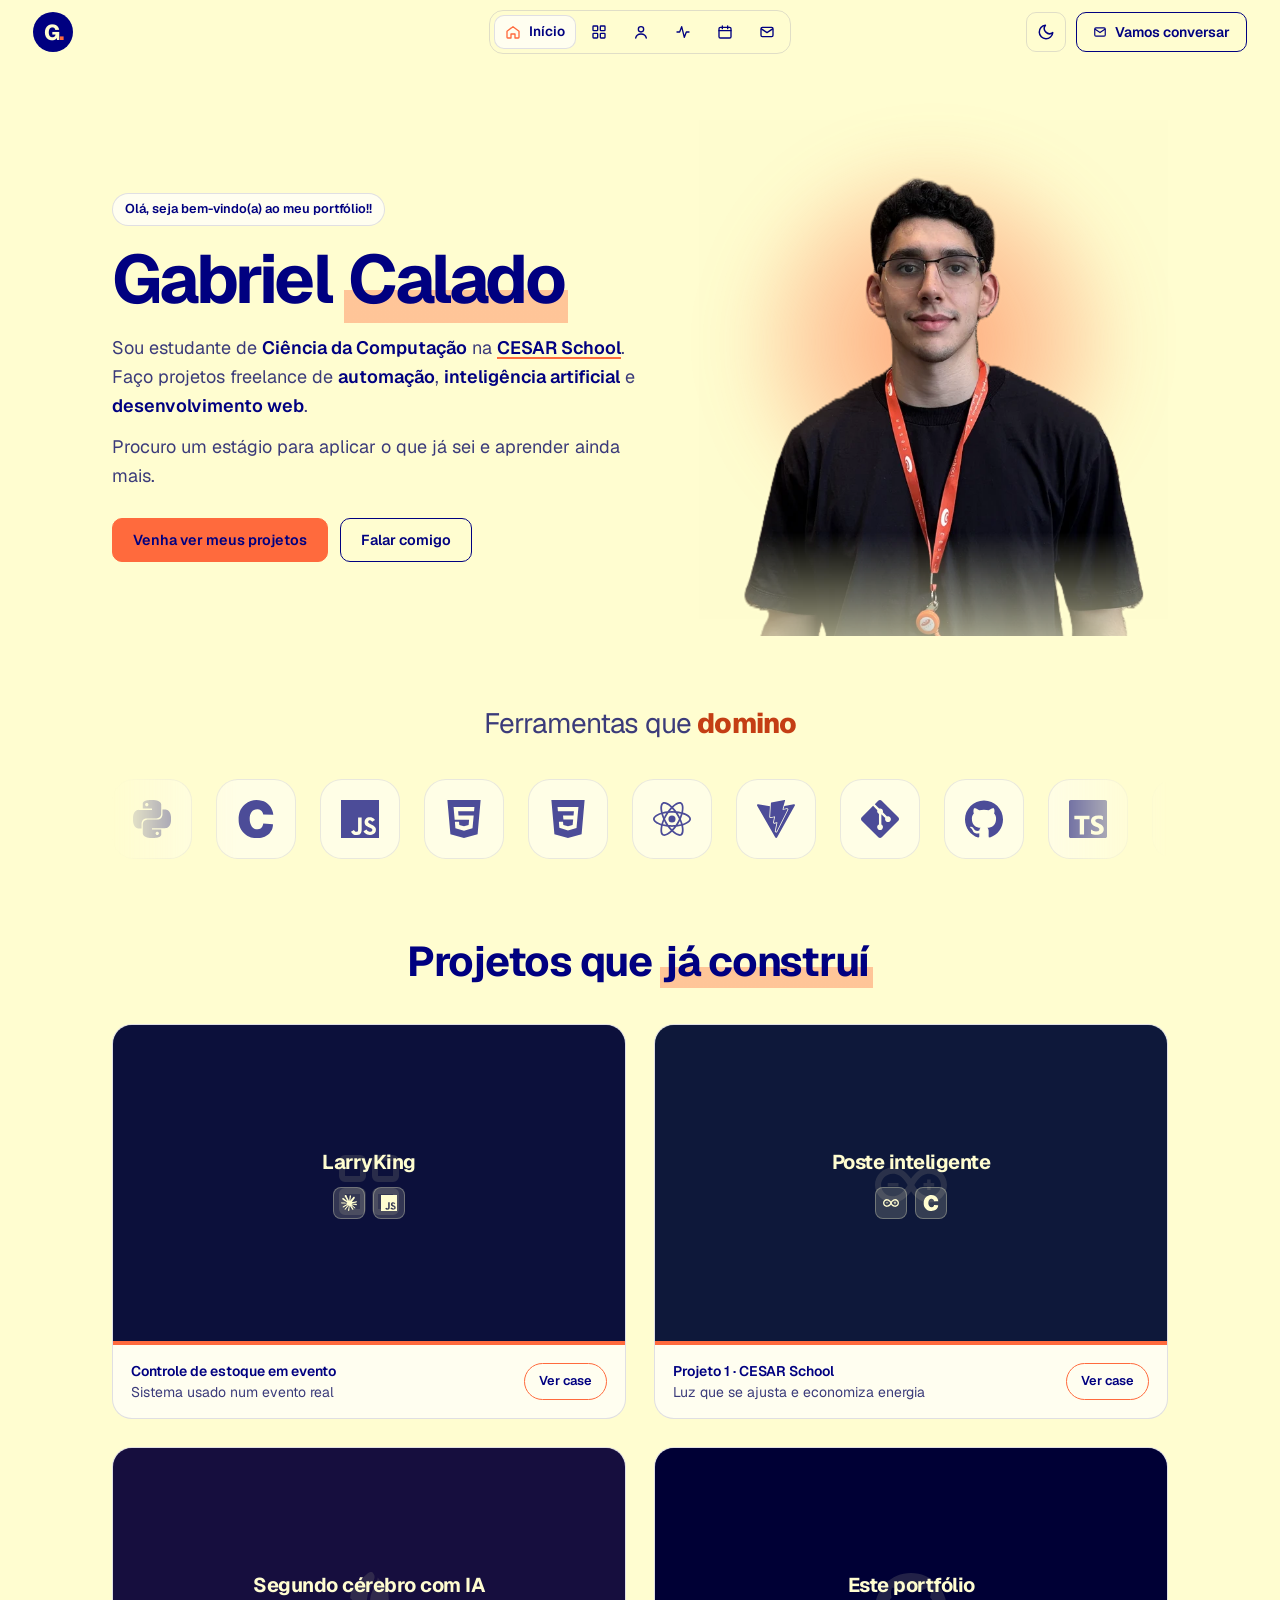
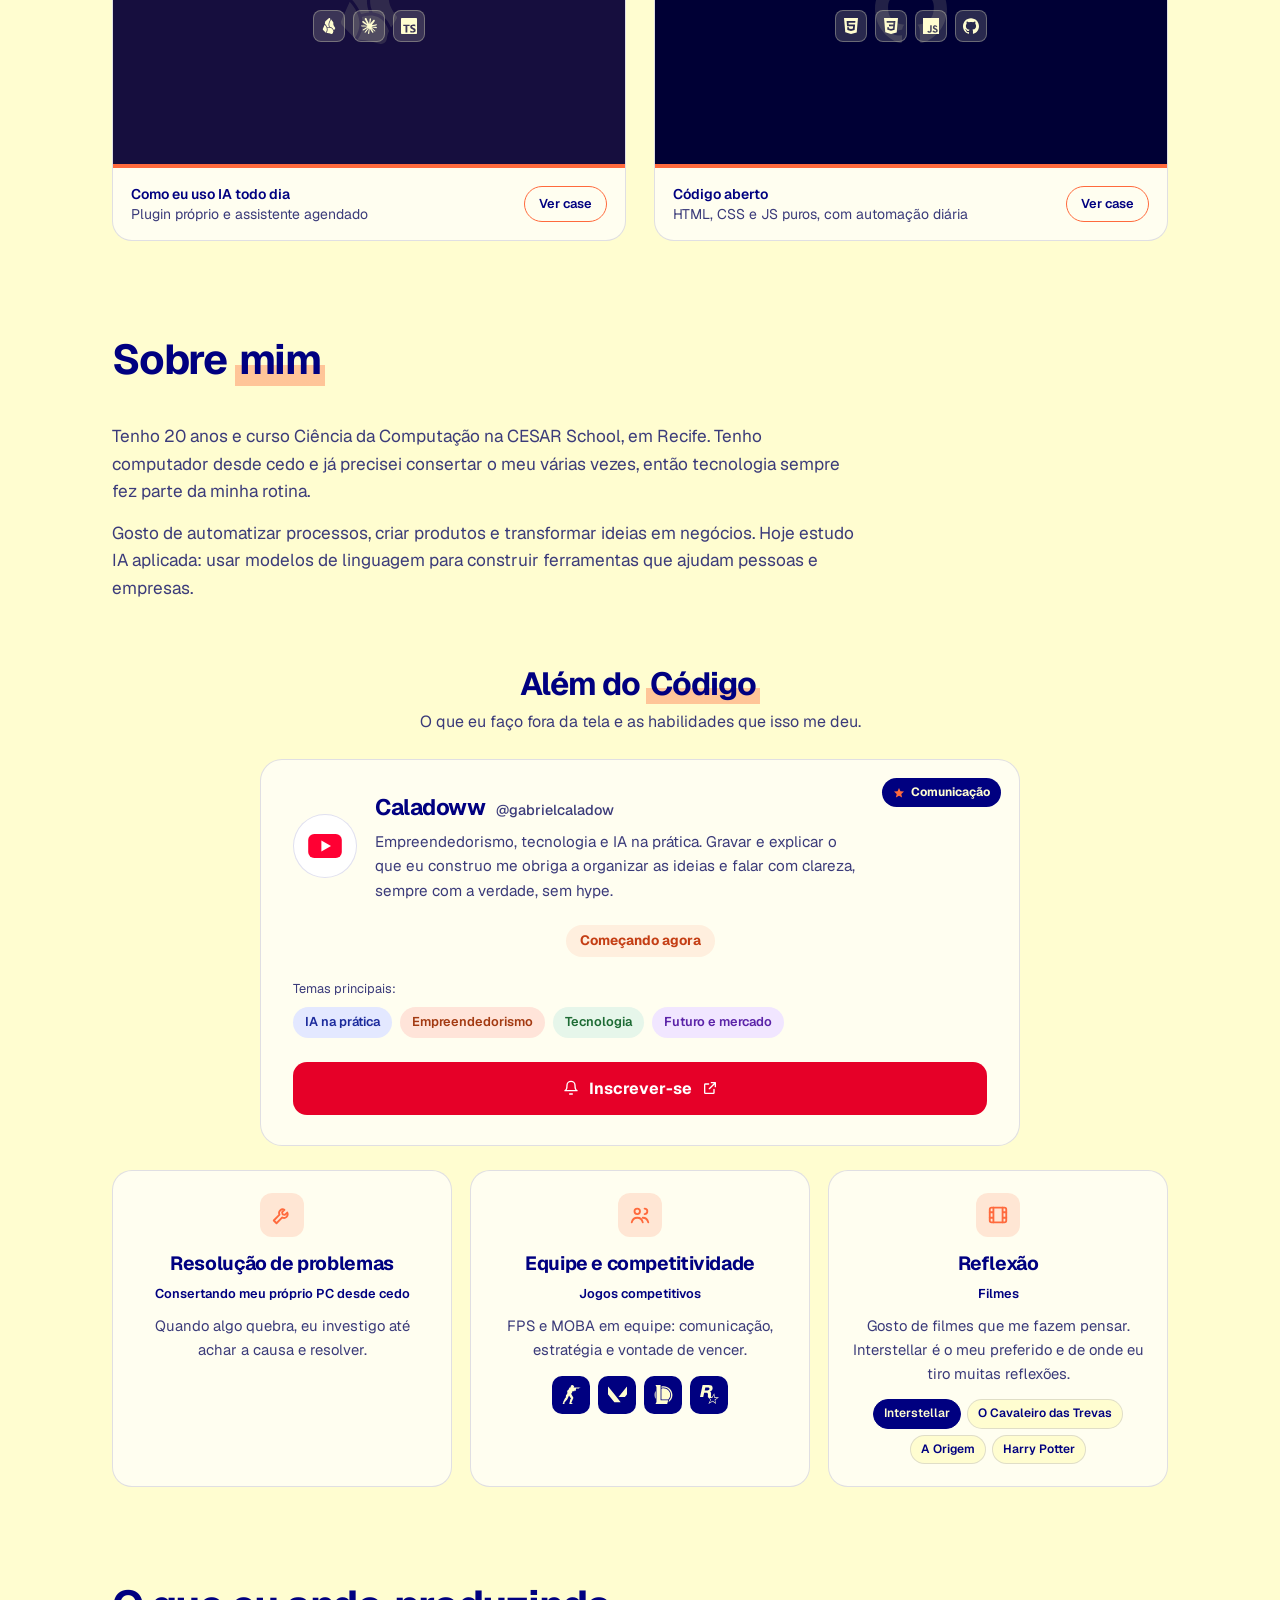
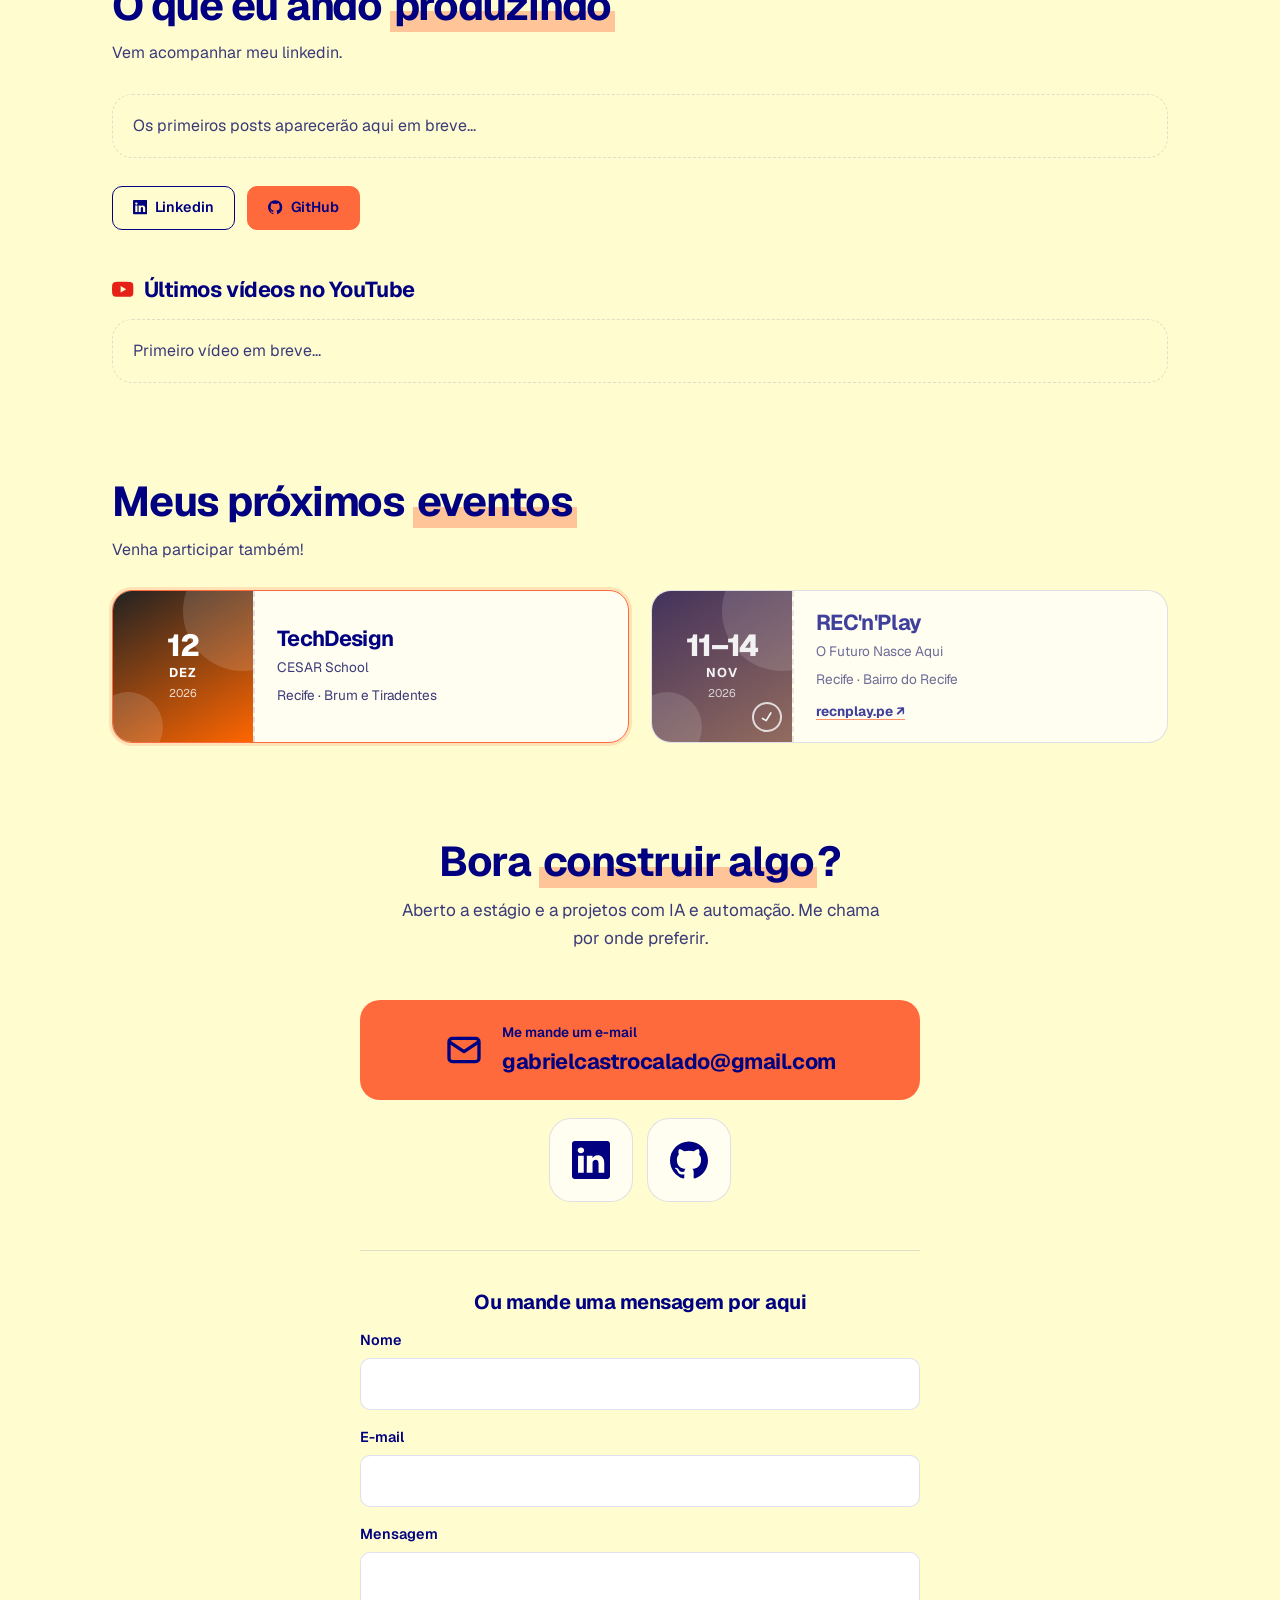
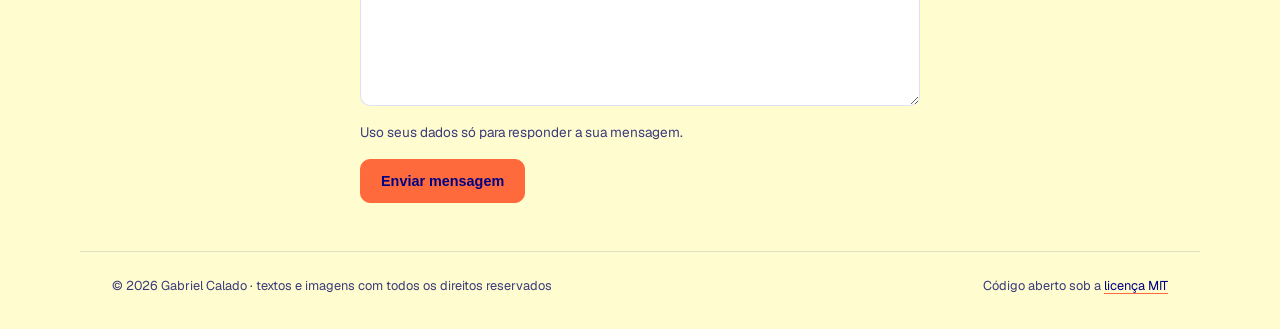
==== commit a6cbf318: "Formulário de contato com Netlify Forms O Contato ganha um formulário (nome, e-mail e mensagem) que " ====
--- a/index.html
+++ b/index.html
@@ -345,6 +345,31 @@
           </li>
         </ul>
       </div>
+
+      <!-- O Netlify lê este formulário no deploy (data-netlify) e guarda as mensagens no painel do site.
+           Funciona sem JavaScript: o envio é um POST comum, que termina na página de obrigado. -->
+      <form class="contact-form" name="contato" method="POST" action="/obrigado.html" data-netlify="true" data-netlify-honeypot="empresa">
+        <h3 class="contact-form-title">Ou mande uma mensagem por aqui</h3>
+        <input type="hidden" name="form-name" value="contato">
+        <!-- Armadilha para robôs: pessoas não veem o campo; se ele vier preenchido, o Netlify descarta a mensagem. -->
+        <p hidden>
+          <label>Não preencha <input name="empresa" tabindex="-1" autocomplete="off"></label>
+        </p>
+        <p class="field">
+          <label for="contato-nome">Nome</label>
+          <input id="contato-nome" name="nome" type="text" autocomplete="name" maxlength="100" required>
+        </p>
+        <p class="field">
+          <label for="contato-email">E-mail</label>
+          <input id="contato-email" name="email" type="email" autocomplete="email" maxlength="200" required>
+        </p>
+        <p class="field">
+          <label for="contato-mensagem">Mensagem</label>
+          <textarea id="contato-mensagem" name="mensagem" rows="5" maxlength="2000" required></textarea>
+        </p>
+        <p class="contact-form-note">Uso seus dados só para responder a sua mensagem.</p>
+        <button class="button button-primary" type="submit">Enviar mensagem</button>
+      </form>
     </section>
   </main>
 
--- a/assets/css/components.css
+++ b/assets/css/components.css
@@ -619,7 +619,8 @@
   margin: 22px auto;
   padding: 5px 14px;
   border-radius: 999px;
-  background: rgb(255 106 61 / 18%);
+  /* 10% e não mais: acima disso o texto coral perde o contraste mínimo de 4,5:1. */
+  background: rgb(255 106 61 / 10%);
   color: var(--color-accent-text);
   font-size: 0.85rem;
   font-weight: 700;
@@ -1184,6 +1185,60 @@
   transform: translate(-50%, 0);
 }
 
+.contact-form {
+  display: grid;
+  gap: 16px;
+  width: min(100%, 560px);
+  padding-top: 40px;
+  border-top: 1px solid var(--color-line);
+  text-align: left;
+}
+
+.contact-form-title {
+  font-size: 1.25rem;
+  text-align: center;
+}
+
+.field {
+  display: grid;
+  gap: 6px;
+}
+
+.field label {
+  color: var(--color-text);
+  font-size: 0.9rem;
+  font-weight: 600;
+}
+
+.field input,
+.field textarea {
+  width: 100%;
+  padding: 12px 14px;
+  border: 1.5px solid var(--color-line);
+  border-radius: var(--radius-sm);
+  background: var(--color-card);
+  color: var(--color-text);
+  font: inherit;
+  transition: border-color 0.2s;
+}
+
+.field textarea {
+  resize: vertical;
+}
+
+.field input:focus-visible,
+.field textarea:focus-visible {
+  border-color: var(--color-accent);
+}
+
+.contact-form-note {
+  font-size: 0.85rem;
+}
+
+.contact-form .button {
+  justify-self: start;
+}
+
 /* ---------- Rodapé ---------- */
 
 .site-footer a {
